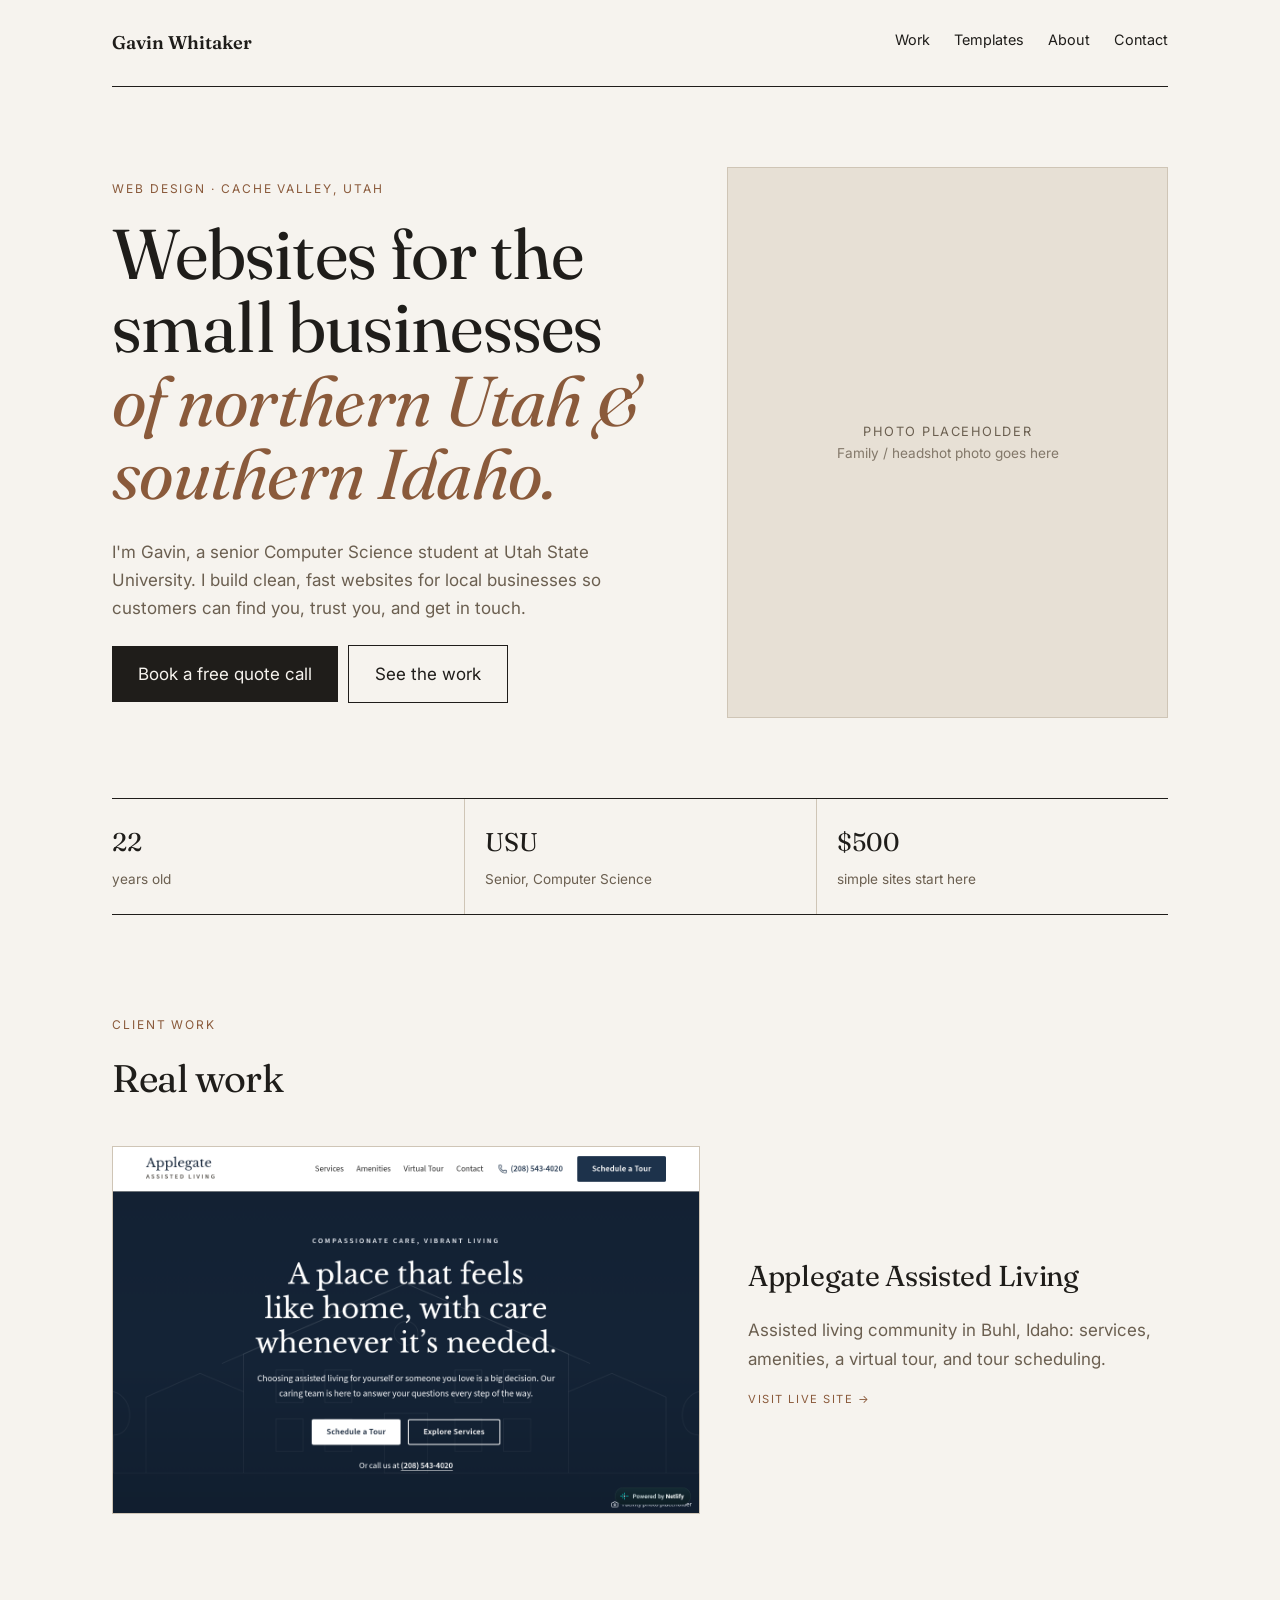
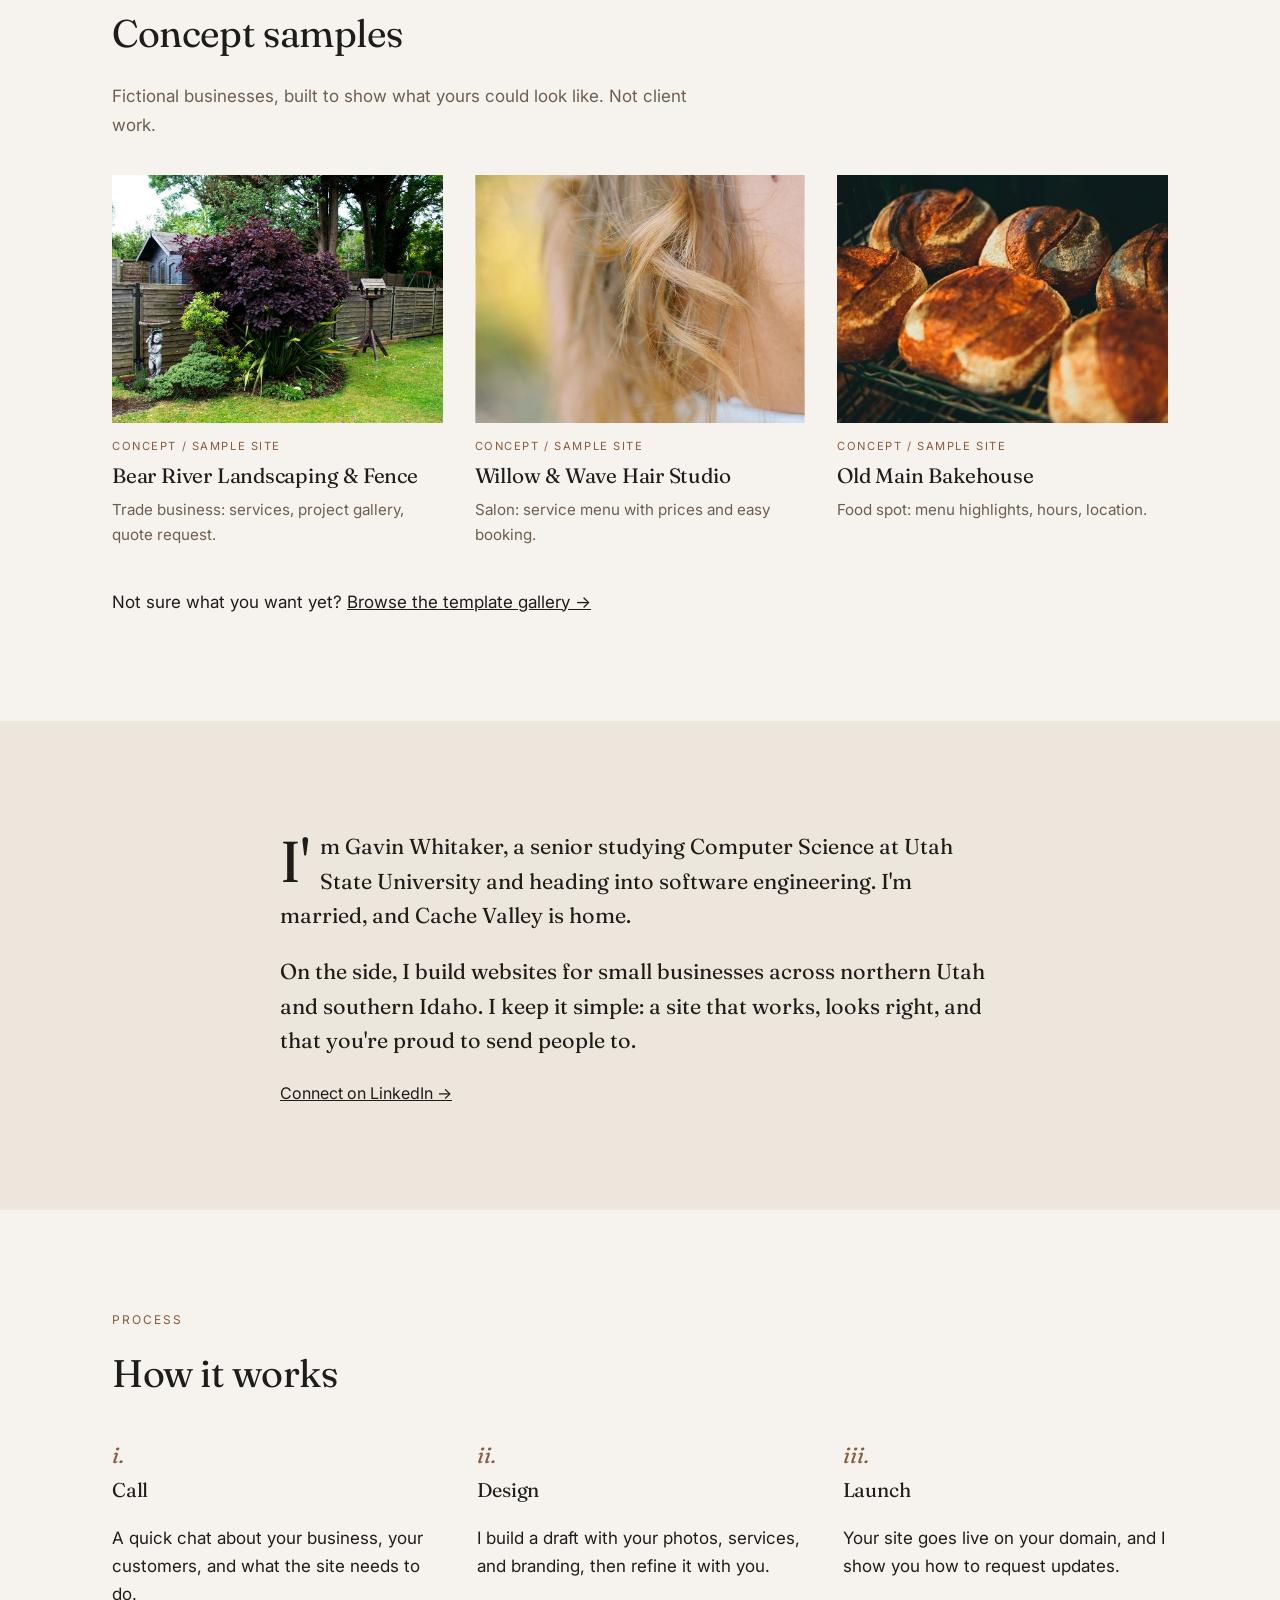
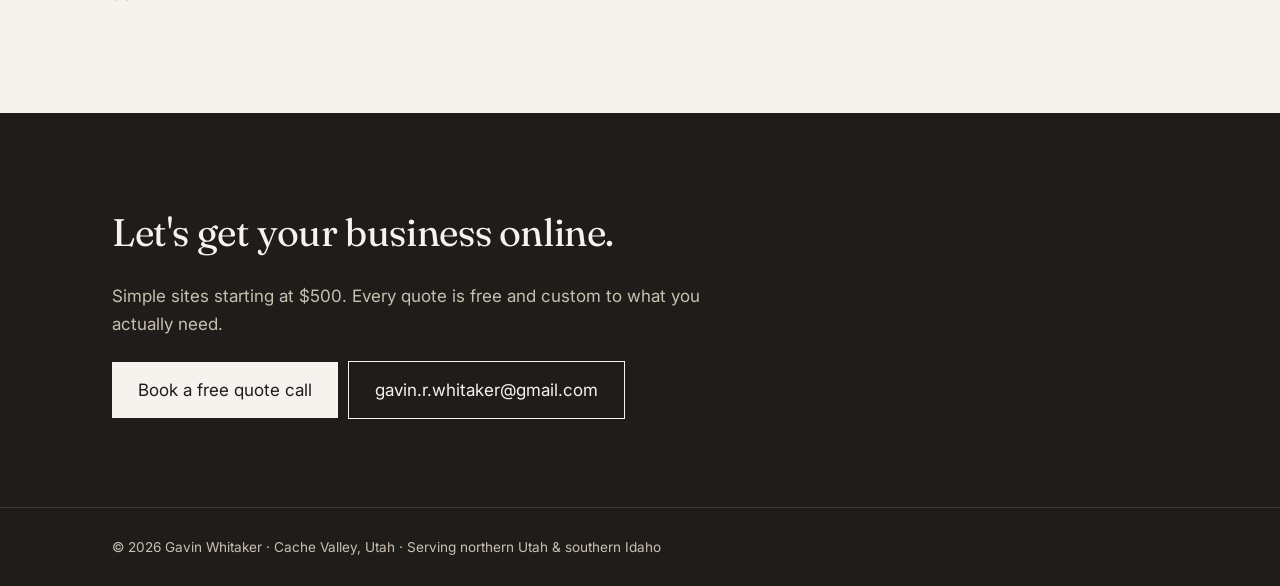
==== index.html @ 50ea2e1b "Homepage: remove family age details; fix facts styling" ====
<!doctype html><html lang="en"><head><meta charset="utf-8"><meta name="viewport" content="width=device-width,initial-scale=1"><title>Gavin Whitaker — Editorial</title>
<link rel="preconnect" href="https://fonts.googleapis.com"><link rel="preconnect" href="https://fonts.gstatic.com" crossorigin><link href="https://fonts.googleapis.com/css2?family=Fraunces:opsz,wght@9..144,400;9..144,600&family=Inter:wght@400;500;600&display=swap" rel="stylesheet">
<style>*{box-sizing:border-box}img{max-width:100%;display:block}a:focus-visible,.btn:focus-visible{outline:3px solid currentColor;outline-offset:3px}.photo{margin:0;display:grid;place-items:center;text-align:center;letter-spacing:.12em;font-size:.8rem}.photo small{letter-spacing:0;font-size:.85rem;opacity:.8}.skip{position:absolute;left:-999px}.skip:focus{left:8px;top:8px;background:#fff;color:#000;padding:8px;z-index:9}
body{margin:0;background:#f6f3ee;color:#1f1d1a;font:17px/1.65 Inter,sans-serif}.w{max-width:1120px;margin:auto;padding:0 32px}
h1,h2,h3{font-family:Fraunces,serif;font-weight:400;letter-spacing:-.01em;margin:0}a{color:inherit}
nav{display:flex;justify-content:space-between;padding:28px 0;border-bottom:1px solid #1f1d1a;font-size:.9rem}nav a{text-decoration:none;margin-left:24px}nav b{font-family:Fraunces;font-weight:600;font-size:1.15rem}
.hero{display:grid;grid-template-columns:1.25fr 1fr;gap:64px;padding:80px 0}.kicker{text-transform:uppercase;letter-spacing:.16em;font-size:.75rem;color:#8a5a3b}
h1{font-size:clamp(2.6rem,5.5vw,4.6rem);line-height:1.04;margin:18px 0 28px}h1 em{color:#8a5a3b}
.photo{background:#e7e0d5;border:1px solid #cfc5b6;aspect-ratio:4/5;color:#6b5f50}
.facts{display:grid;grid-template-columns:repeat(3,1fr);border-top:1px solid #1f1d1a;border-bottom:1px solid #1f1d1a}.facts div{padding:22px 20px;border-left:1px solid #cfc5b6}.facts div:first-child{border:0;padding-left:0}.facts b{display:block;font-family:Fraunces;font-size:1.6rem;font-weight:400}.facts span{font-size:.85rem;color:#6b5f50}.facts b span{font-size:inherit;color:inherit}
.btn{display:inline-block;padding:14px 26px;background:#1f1d1a;color:#f6f3ee;text-decoration:none;margin:6px 10px 0 0}.btn.l{background:none;color:#1f1d1a;border:1px solid #1f1d1a}
section{padding:88px 0}h2{font-size:2.4rem;margin-bottom:8px}.lede{color:#6b5f50;max-width:620px}
.client{display:grid;grid-template-columns:1.4fr 1fr;gap:48px;align-items:center;text-decoration:none;margin-top:36px}.client img{border:1px solid #cfc5b6}
.g{display:grid;grid-template-columns:repeat(3,1fr);gap:32px;margin-top:36px}.s{text-decoration:none}.s img{aspect-ratio:4/3;object-fit:cover}.tag{font-size:.7rem;letter-spacing:.14em;text-transform:uppercase;color:#8a5a3b;display:block;margin-top:14px}.s h3{font-size:1.3rem;margin:4px 0}.s p{margin:0;color:#6b5f50;font-size:.95rem}
.letter{max-width:720px;margin:auto;font-family:Fraunces;font-size:1.35rem;line-height:1.6}.letter p:first-child::first-letter{font-size:3.6rem;float:left;line-height:.9;padding:6px 10px 0 0}
.steps{display:grid;grid-template-columns:repeat(3,1fr);gap:40px;margin-top:32px}.steps i{font-family:Fraunces;font-style:italic;color:#8a5a3b;font-size:1.4rem}
.dark{background:#1f1d1a;color:#f6f3ee}.dark .btn{background:#f6f3ee;color:#1f1d1a}.dark .btn.l{background:none;color:#f6f3ee;border-color:#f6f3ee}.dark .lede{color:#c9bfb1}
footer{padding:28px 0;font-size:.85rem;color:#c9bfb1;background:#1f1d1a;border-top:1px solid #3a3631}
@media(max-width:820px){.hero,.client,.g,.steps{grid-template-columns:1fr}.facts{grid-template-columns:1fr 1fr}nav div{display:none}}</style></head><body><a class="skip" href="#main">Skip to content</a><header class="w"><nav><b>Gavin Whitaker</b><div><a href="#work">Work</a><a href="templates.html">Templates</a><a href="#about">About</a><a href="#contact">Contact</a></div></nav></header>
<main id="main"><div class="w"><div class="hero"><div><p class="kicker">Web design · Cache Valley, Utah</p><h1>Websites for the small businesses <em>of northern Utah &amp; southern Idaho.</em></h1>
<p class="lede">I'm Gavin, a senior Computer Science student at Utah State University. I build clean, fast websites for local businesses so customers can find you, trust you, and get in touch.</p>
<a class="btn" href="https://calendly.com/gavin-r-whitaker/30min">Book a free quote call</a><a class="btn l" href="#work">See the work</a></div><figure class="photo" role="img" aria-label="Photo placeholder: family or headshot photo coming soon"><span>PHOTO PLACEHOLDER<br><small>Family / headshot photo goes here</small></span></figure></div>
<div class="facts"><div><b><span data-age="gavin">22</span></b><span>years old</span></div><div><b>USU</b><span>Senior, Computer Science</span></div><div><b>$500</b><span>simple sites start here</span></div></div></div>
<section id="work"><div class="w"><p class="kicker">Client work</p><h2>Real work</h2><a class="client" href="https://applgate.netlify.app/" target="_blank" rel="noopener"><img src="img/applgate.png" alt="Applegate Assisted Living website"><div><h3 style="font-size:1.8rem">Applegate Assisted Living</h3><p class="lede">Assisted living community in Buhl, Idaho: services, amenities, a virtual tour, and tour scheduling.</p><span class="tag">Visit live site →</span></div></a>
<h2 style="margin-top:88px">Concept samples</h2><p class="lede">Fictional businesses, built to show what yours could look like. Not client work.</p><div class="g"><a class="s" href="samples/landscaping.html"><img src="img/samples/land-garden-600.jpg" alt="Bear River Landscaping &amp; Fence concept site preview" loading="lazy"><div><span class="tag">Concept / sample site</span><h3>Bear River Landscaping &amp; Fence</h3><p>Trade business: services, project gallery, quote request.</p></div></a><a class="s" href="samples/salon.html"><img src="img/samples/salon-curls-600.jpg" alt="Willow &amp; Wave Hair Studio concept site preview" loading="lazy"><div><span class="tag">Concept / sample site</span><h3>Willow &amp; Wave Hair Studio</h3><p>Salon: service menu with prices and easy booking.</p></div></a><a class="s" href="samples/bakery.html"><img src="img/samples/bake-rack-600.jpg" alt="Old Main Bakehouse concept site preview" loading="lazy"><div><span class="tag">Concept / sample site</span><h3>Old Main Bakehouse</h3><p>Food spot: menu highlights, hours, location.</p></div></a></div>
<p style="margin-top:40px">Not sure what you want yet? <a href="templates.html">Browse the template gallery →</a></p></div></section>
<section id="about" style="background:#ece6dc"><div class="w"><div class="letter"><p>I'm Gavin Whitaker, a senior studying Computer Science at Utah State University and heading into software engineering. I'm married, and Cache Valley is home.</p><p>On the side, I build websites for small businesses across northern Utah and southern Idaho. I keep it simple: a site that works, looks right, and that you're proud to send people to.</p><p style="font-size:1rem;font-family:Inter"><a href="https://www.linkedin.com/in/gavin-richard-whitaker/" target="_blank" rel="noopener">Connect on LinkedIn →</a></p></div></div></section>
<section><div class="w"><p class="kicker">Process</p><h2>How it works</h2><div class="steps"><div><i>i.</i><h3>Call</h3><p>A quick chat about your business, your customers, and what the site needs to do.</p></div><div><i>ii.</i><h3>Design</h3><p>I build a draft with your photos, services, and branding, then refine it with you.</p></div><div><i>iii.</i><h3>Launch</h3><p>Your site goes live on your domain, and I show you how to request updates.</p></div></div></div></section>
<section id="contact" class="dark"><div class="w"><h2>Let's get your business online.</h2><p class="lede">Simple sites starting at $500. Every quote is free and custom to what you actually need.</p><a class="btn" href="https://calendly.com/gavin-r-whitaker/30min" target="_blank" rel="noopener">Book a free quote call</a><a class="btn l" href="mailto:gavin.r.whitaker@gmail.com?subject=Free%20website%20quote">gavin.r.whitaker@gmail.com</a></div></section></main>
<footer><div class="w">© <span data-year>2026</span> Gavin Whitaker · Cache Valley, Utah · Serving northern Utah &amp; southern Idaho</div></footer><script>
// ===== Dates of birth (edit here) =====
const GAVIN_DOB = new Date(2004, 5, 3);   // June 3, 2004
function years(d,n=new Date()){let y=n.getFullYear()-d.getFullYear();if(n.getMonth()<d.getMonth()||(n.getMonth()===d.getMonth()&&n.getDate()<d.getDate()))y--;return y;}
const ga=years(GAVIN_DOB);
document.querySelectorAll('[data-age="gavin"]').forEach(e=>e.textContent=ga);
document.querySelectorAll('[data-year]').forEach(e=>e.textContent=new Date().getFullYear());
</script></body></html>
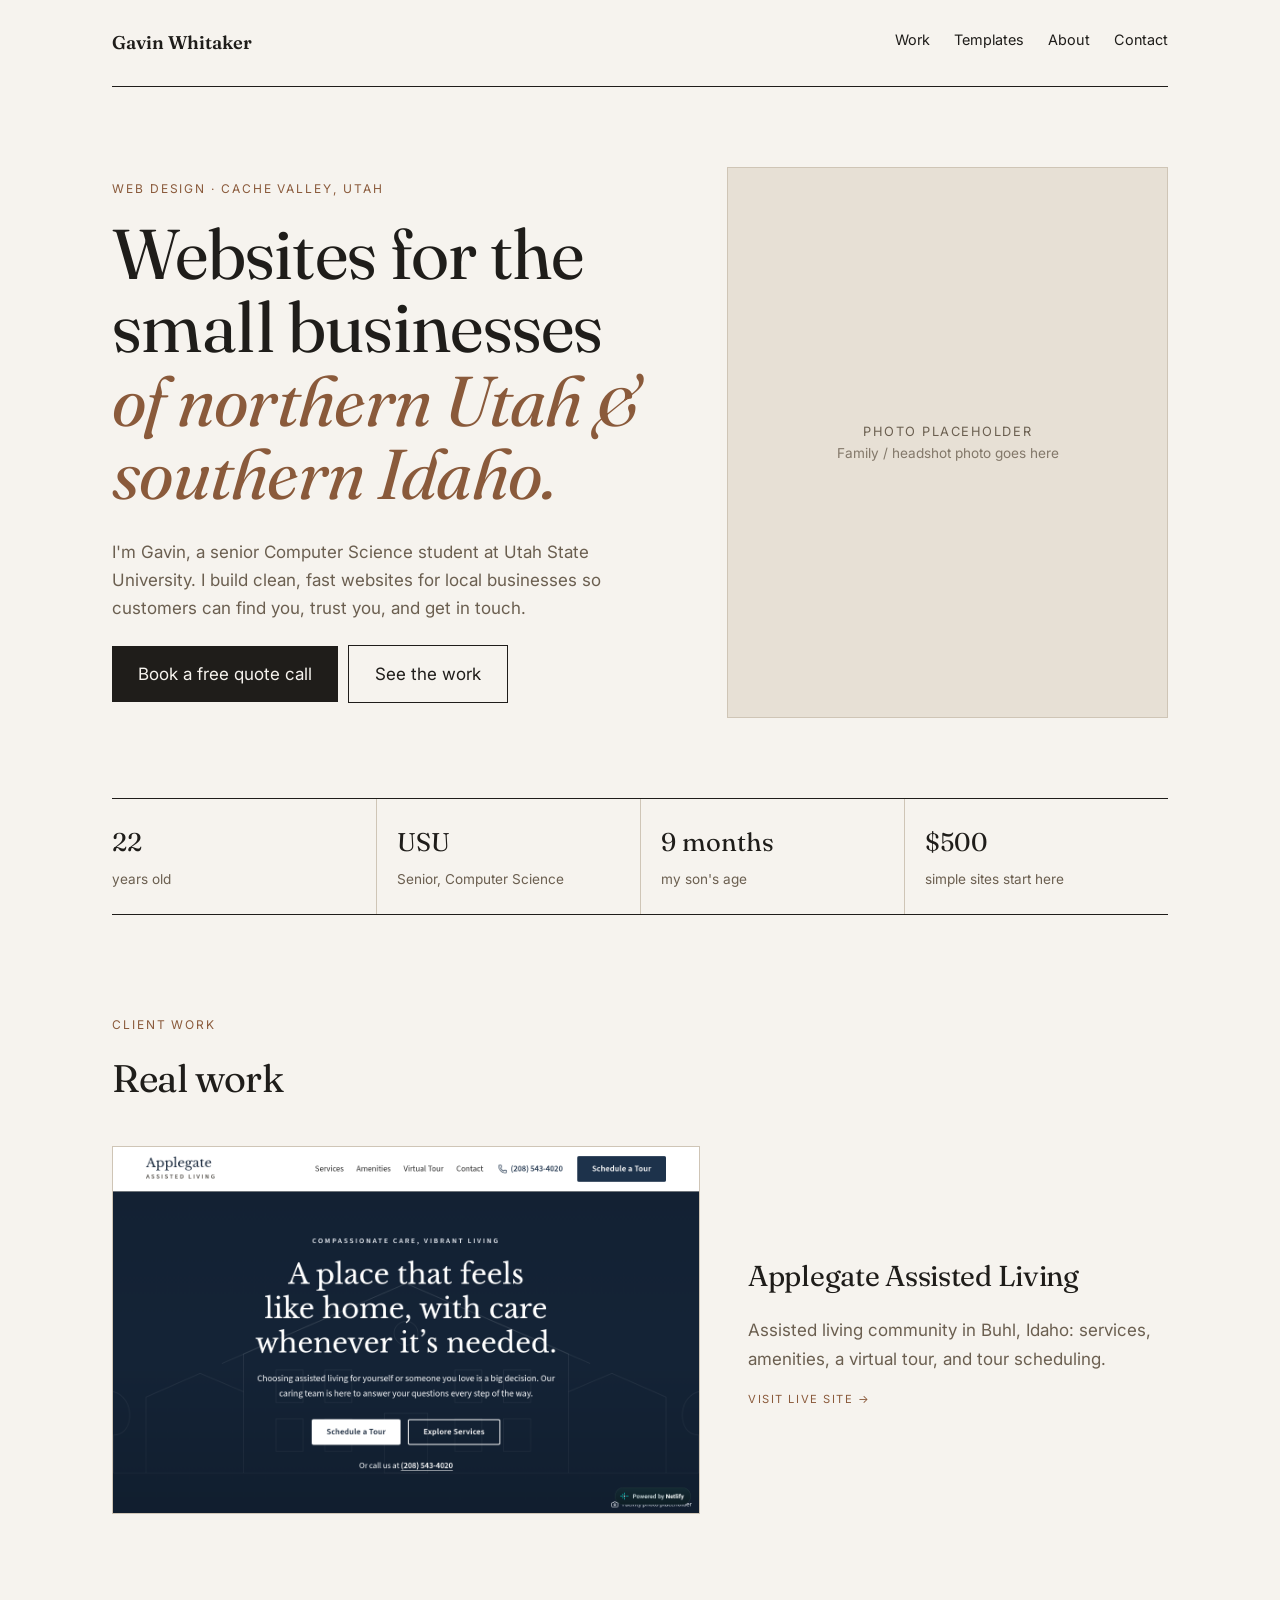
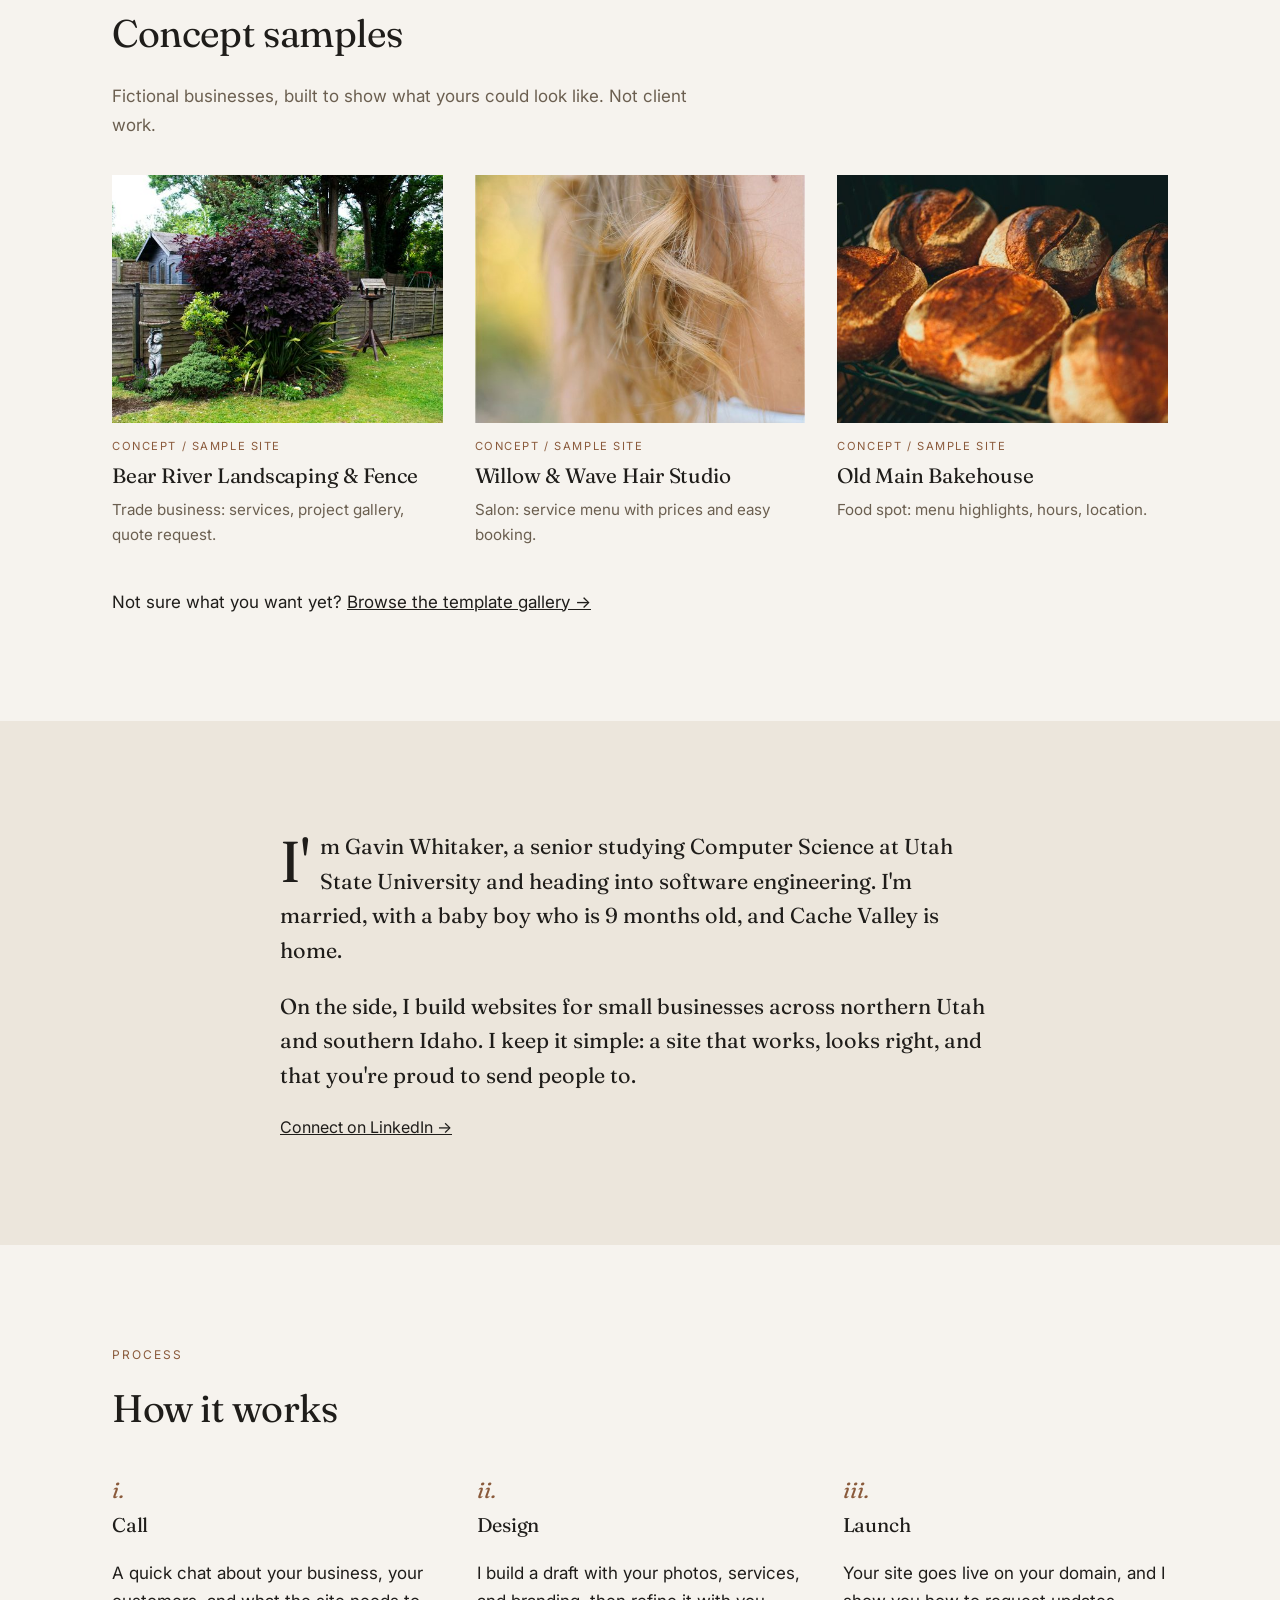
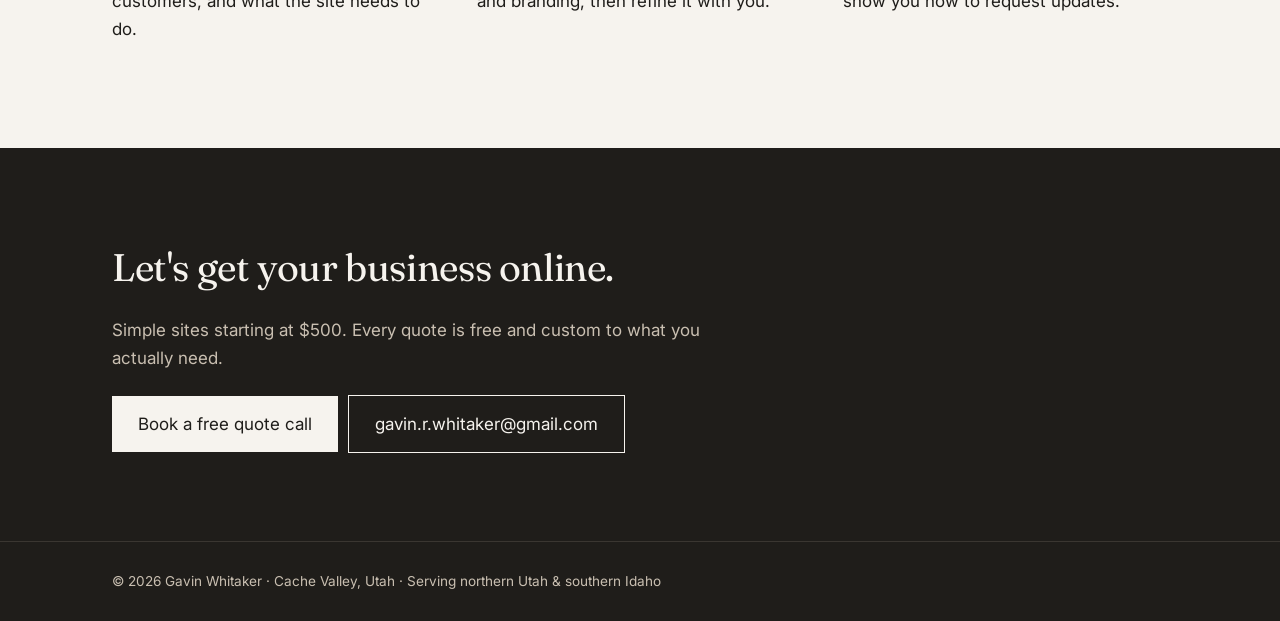
==== commit 439f6903: "Restore son's age; editorial style for templates.html; drop old style.css" ====
--- a/index.html
+++ b/index.html
@@ -7,7 +7,7 @@
 .hero{display:grid;grid-template-columns:1.25fr 1fr;gap:64px;padding:80px 0}.kicker{text-transform:uppercase;letter-spacing:.16em;font-size:.75rem;color:#8a5a3b}
 h1{font-size:clamp(2.6rem,5.5vw,4.6rem);line-height:1.04;margin:18px 0 28px}h1 em{color:#8a5a3b}
 .photo{background:#e7e0d5;border:1px solid #cfc5b6;aspect-ratio:4/5;color:#6b5f50}
-.facts{display:grid;grid-template-columns:repeat(3,1fr);border-top:1px solid #1f1d1a;border-bottom:1px solid #1f1d1a}.facts div{padding:22px 20px;border-left:1px solid #cfc5b6}.facts div:first-child{border:0;padding-left:0}.facts b{display:block;font-family:Fraunces;font-size:1.6rem;font-weight:400}.facts span{font-size:.85rem;color:#6b5f50}.facts b span{font-size:inherit;color:inherit}
+.facts{display:grid;grid-template-columns:repeat(4,1fr);border-top:1px solid #1f1d1a;border-bottom:1px solid #1f1d1a}.facts div{padding:22px 20px;border-left:1px solid #cfc5b6}.facts div:first-child{border:0;padding-left:0}.facts b{display:block;font-family:Fraunces;font-size:1.6rem;font-weight:400}.facts span{font-size:.85rem;color:#6b5f50}.facts b span{font-size:inherit;color:inherit}
 .btn{display:inline-block;padding:14px 26px;background:#1f1d1a;color:#f6f3ee;text-decoration:none;margin:6px 10px 0 0}.btn.l{background:none;color:#1f1d1a;border:1px solid #1f1d1a}
 section{padding:88px 0}h2{font-size:2.4rem;margin-bottom:8px}.lede{color:#6b5f50;max-width:620px}
 .client{display:grid;grid-template-columns:1.4fr 1fr;gap:48px;align-items:center;text-decoration:none;margin-top:36px}.client img{border:1px solid #cfc5b6}
@@ -20,18 +20,21 @@
 <main id="main"><div class="w"><div class="hero"><div><p class="kicker">Web design · Cache Valley, Utah</p><h1>Websites for the small businesses <em>of northern Utah &amp; southern Idaho.</em></h1>
 <p class="lede">I'm Gavin, a senior Computer Science student at Utah State University. I build clean, fast websites for local businesses so customers can find you, trust you, and get in touch.</p>
 <a class="btn" href="https://calendly.com/gavin-r-whitaker/30min">Book a free quote call</a><a class="btn l" href="#work">See the work</a></div><figure class="photo" role="img" aria-label="Photo placeholder: family or headshot photo coming soon"><span>PHOTO PLACEHOLDER<br><small>Family / headshot photo goes here</small></span></figure></div>
-<div class="facts"><div><b><span data-age="gavin">22</span></b><span>years old</span></div><div><b>USU</b><span>Senior, Computer Science</span></div><div><b>$500</b><span>simple sites start here</span></div></div></div>
+<div class="facts"><div><b><span data-age="gavin">22</span></b><span>years old</span></div><div><b>USU</b><span>Senior, Computer Science</span></div><div><b><span data-age="son">7 months</span></b><span>my son's age</span></div><div><b>$500</b><span>simple sites start here</span></div></div></div>
 <section id="work"><div class="w"><p class="kicker">Client work</p><h2>Real work</h2><a class="client" href="https://applgate.netlify.app/" target="_blank" rel="noopener"><img src="img/applgate.png" alt="Applegate Assisted Living website"><div><h3 style="font-size:1.8rem">Applegate Assisted Living</h3><p class="lede">Assisted living community in Buhl, Idaho: services, amenities, a virtual tour, and tour scheduling.</p><span class="tag">Visit live site →</span></div></a>
 <h2 style="margin-top:88px">Concept samples</h2><p class="lede">Fictional businesses, built to show what yours could look like. Not client work.</p><div class="g"><a class="s" href="samples/landscaping.html"><img src="img/samples/land-garden-600.jpg" alt="Bear River Landscaping &amp; Fence concept site preview" loading="lazy"><div><span class="tag">Concept / sample site</span><h3>Bear River Landscaping &amp; Fence</h3><p>Trade business: services, project gallery, quote request.</p></div></a><a class="s" href="samples/salon.html"><img src="img/samples/salon-curls-600.jpg" alt="Willow &amp; Wave Hair Studio concept site preview" loading="lazy"><div><span class="tag">Concept / sample site</span><h3>Willow &amp; Wave Hair Studio</h3><p>Salon: service menu with prices and easy booking.</p></div></a><a class="s" href="samples/bakery.html"><img src="img/samples/bake-rack-600.jpg" alt="Old Main Bakehouse concept site preview" loading="lazy"><div><span class="tag">Concept / sample site</span><h3>Old Main Bakehouse</h3><p>Food spot: menu highlights, hours, location.</p></div></a></div>
 <p style="margin-top:40px">Not sure what you want yet? <a href="templates.html">Browse the template gallery →</a></p></div></section>
-<section id="about" style="background:#ece6dc"><div class="w"><div class="letter"><p>I'm Gavin Whitaker, a senior studying Computer Science at Utah State University and heading into software engineering. I'm married, and Cache Valley is home.</p><p>On the side, I build websites for small businesses across northern Utah and southern Idaho. I keep it simple: a site that works, looks right, and that you're proud to send people to.</p><p style="font-size:1rem;font-family:Inter"><a href="https://www.linkedin.com/in/gavin-richard-whitaker/" target="_blank" rel="noopener">Connect on LinkedIn →</a></p></div></div></section>
+<section id="about" style="background:#ece6dc"><div class="w"><div class="letter"><p>I'm Gavin Whitaker, a senior studying Computer Science at Utah State University and heading into software engineering. I'm married, with a baby boy who is <span data-age="son">7 months</span> old, and Cache Valley is home.</p><p>On the side, I build websites for small businesses across northern Utah and southern Idaho. I keep it simple: a site that works, looks right, and that you're proud to send people to.</p><p style="font-size:1rem;font-family:Inter"><a href="https://www.linkedin.com/in/gavin-richard-whitaker/" target="_blank" rel="noopener">Connect on LinkedIn →</a></p></div></div></section>
 <section><div class="w"><p class="kicker">Process</p><h2>How it works</h2><div class="steps"><div><i>i.</i><h3>Call</h3><p>A quick chat about your business, your customers, and what the site needs to do.</p></div><div><i>ii.</i><h3>Design</h3><p>I build a draft with your photos, services, and branding, then refine it with you.</p></div><div><i>iii.</i><h3>Launch</h3><p>Your site goes live on your domain, and I show you how to request updates.</p></div></div></div></section>
 <section id="contact" class="dark"><div class="w"><h2>Let's get your business online.</h2><p class="lede">Simple sites starting at $500. Every quote is free and custom to what you actually need.</p><a class="btn" href="https://calendly.com/gavin-r-whitaker/30min" target="_blank" rel="noopener">Book a free quote call</a><a class="btn l" href="mailto:gavin.r.whitaker@gmail.com?subject=Free%20website%20quote">gavin.r.whitaker@gmail.com</a></div></section></main>
 <footer><div class="w">© <span data-year>2026</span> Gavin Whitaker · Cache Valley, Utah · Serving northern Utah &amp; southern Idaho</div></footer><script>
 // ===== Dates of birth (edit here) =====
 const GAVIN_DOB = new Date(2004, 5, 3);   // June 3, 2004
 function years(d,n=new Date()){let y=n.getFullYear()-d.getFullYear();if(n.getMonth()<d.getMonth()||(n.getMonth()===d.getMonth()&&n.getDate()<d.getDate()))y--;return y;}
-const ga=years(GAVIN_DOB);
+const SON_DOB = new Date(2026, 1, 25);    // Feb 25, 2026 (confirmed by Gavin)
+function months(d,n=new Date()){let m=(n.getFullYear()-d.getFullYear())*12+n.getMonth()-d.getMonth();if(n.getDate()<d.getDate())m--;return Math.max(m,0);}
+const ga=years(GAVIN_DOB),sm=months(SON_DOB);
 document.querySelectorAll('[data-age="gavin"]').forEach(e=>e.textContent=ga);
+document.querySelectorAll('[data-age="son"]').forEach(e=>e.textContent=sm+(sm===1?' month':' months'));
 document.querySelectorAll('[data-year]').forEach(e=>e.textContent=new Date().getFullYear());
 </script></body></html>
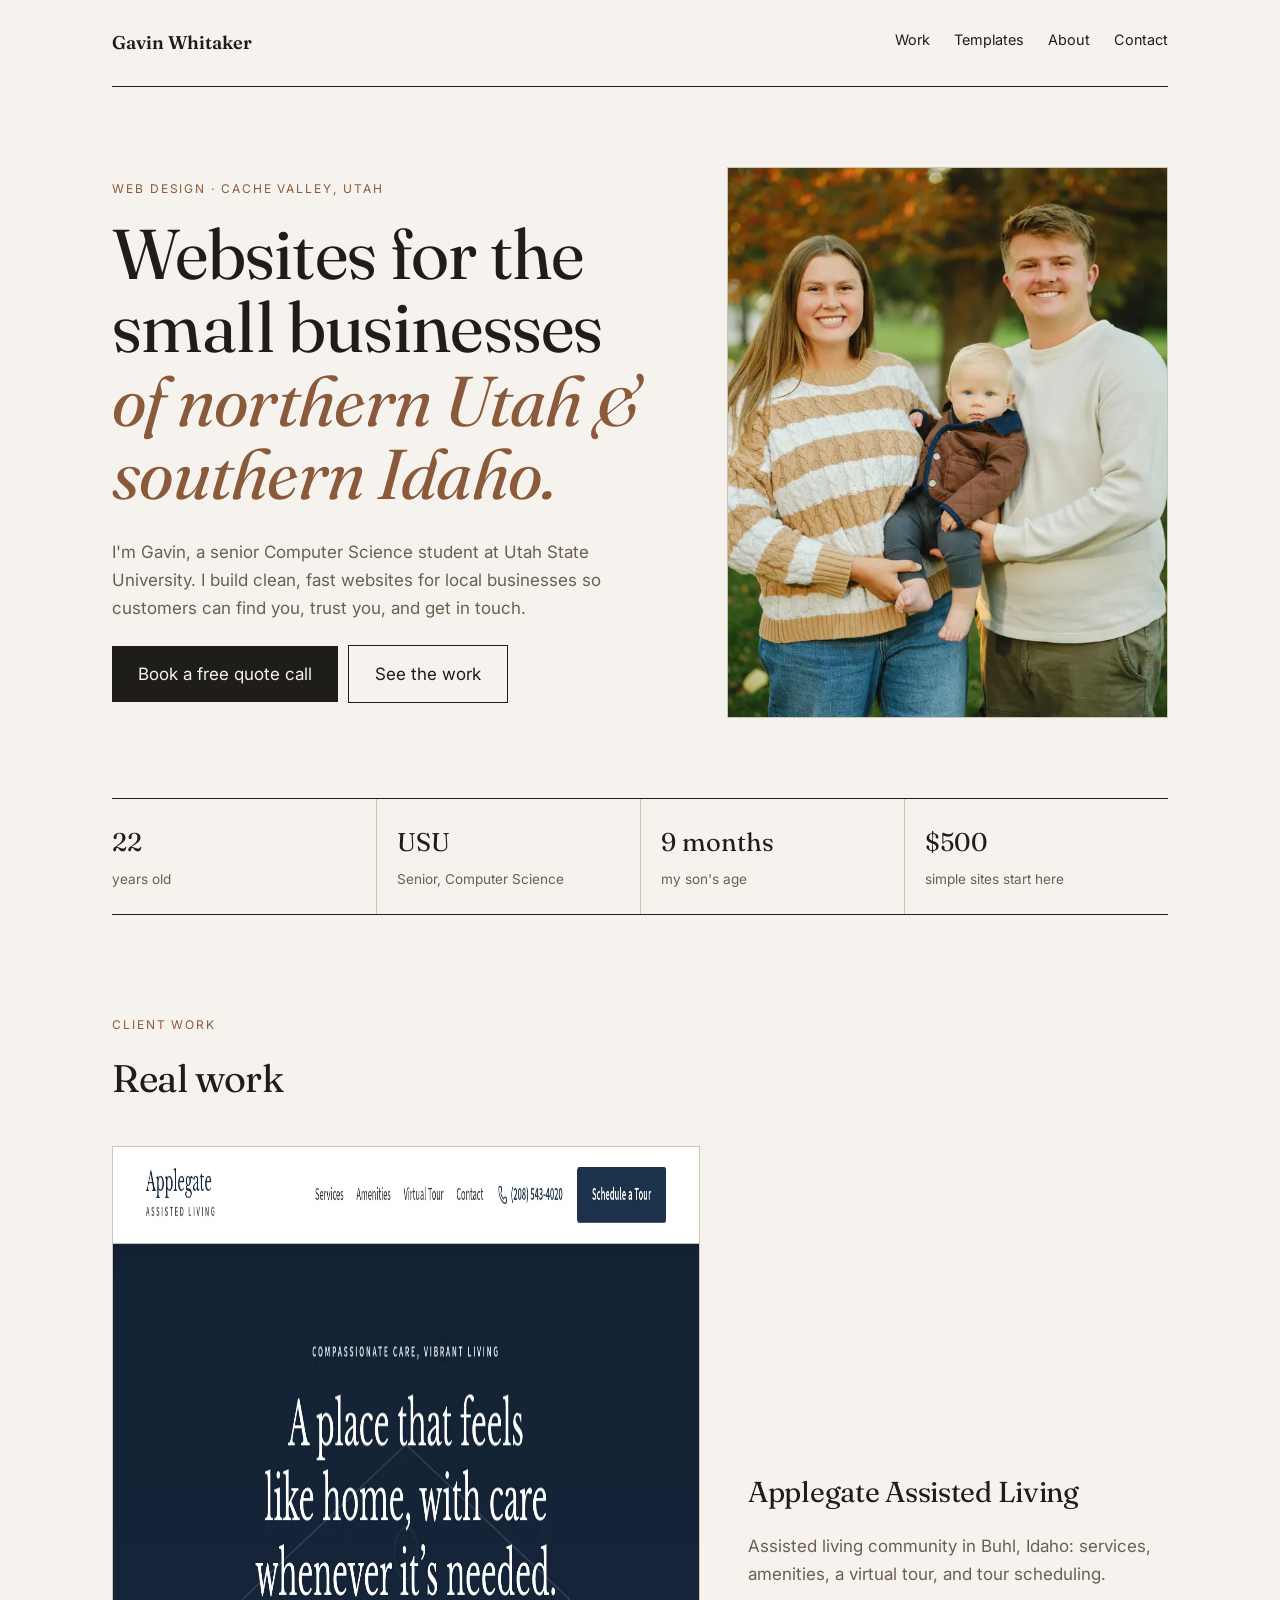
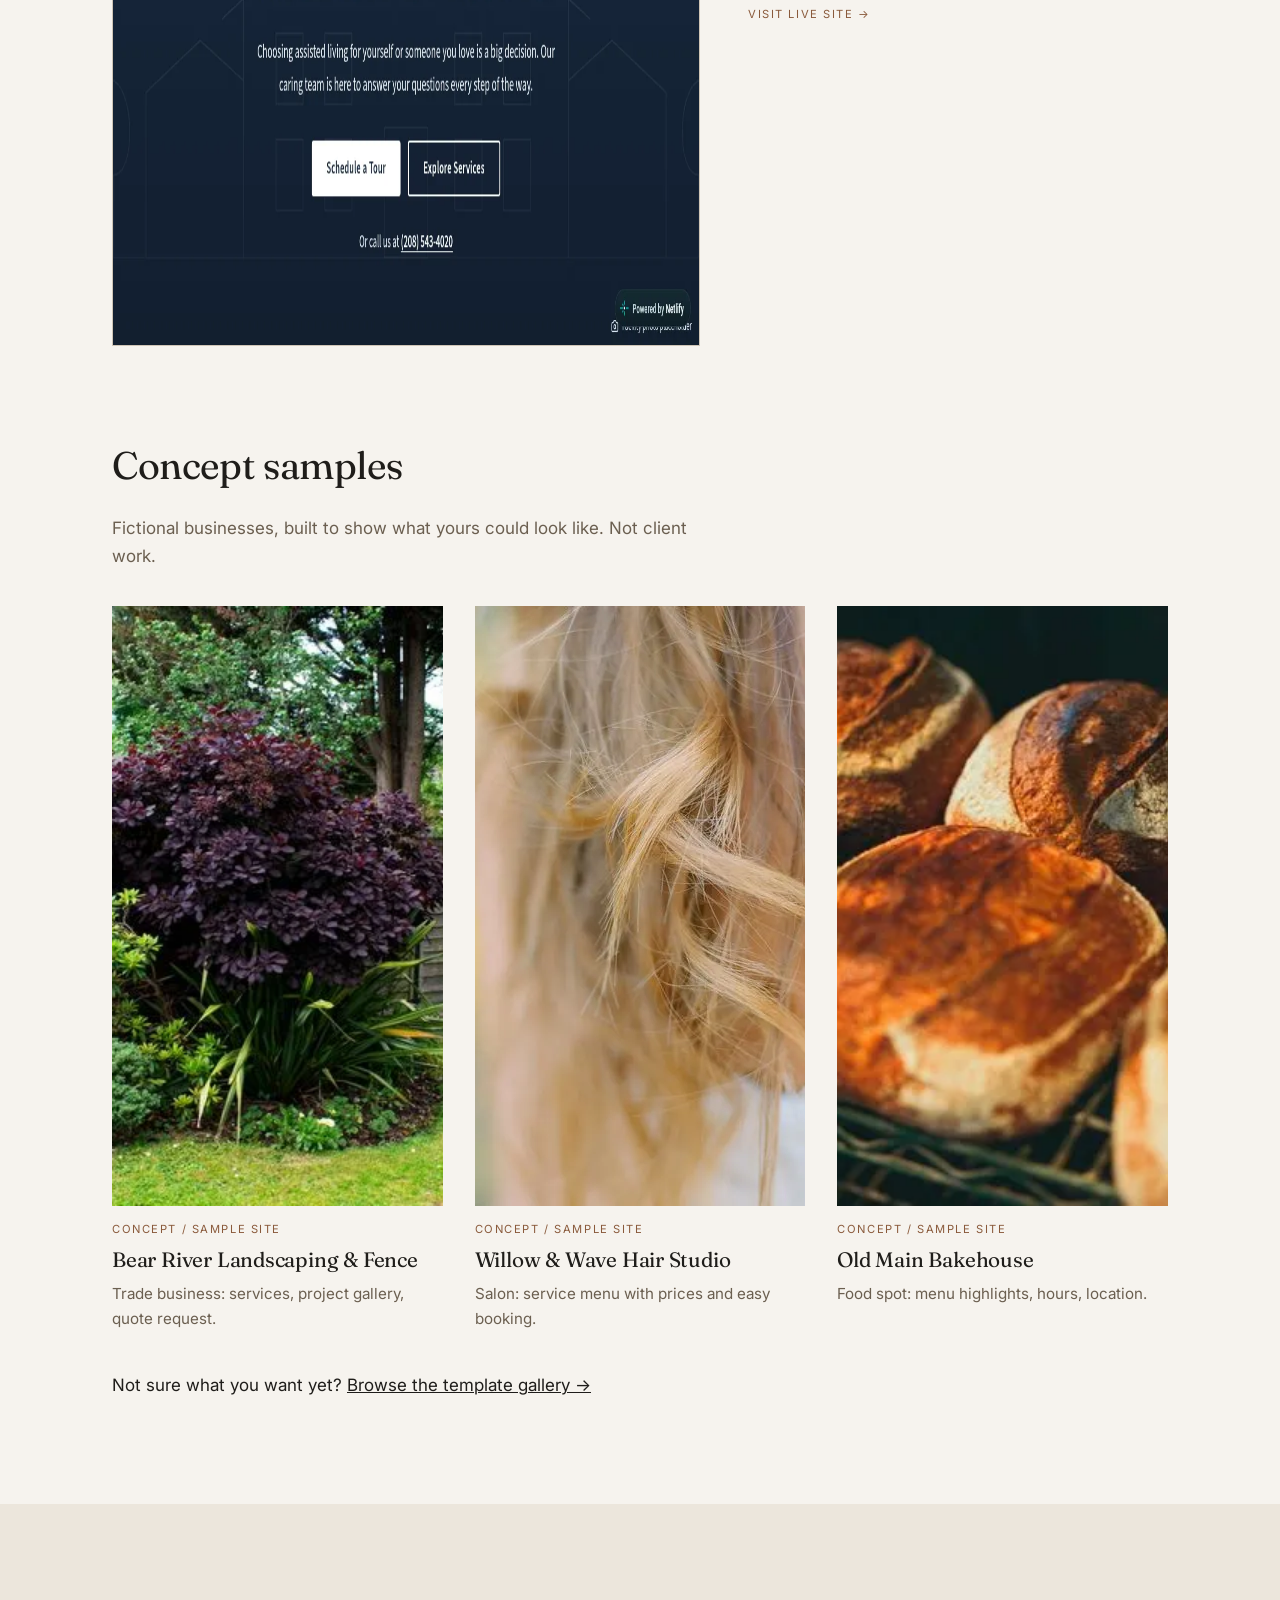
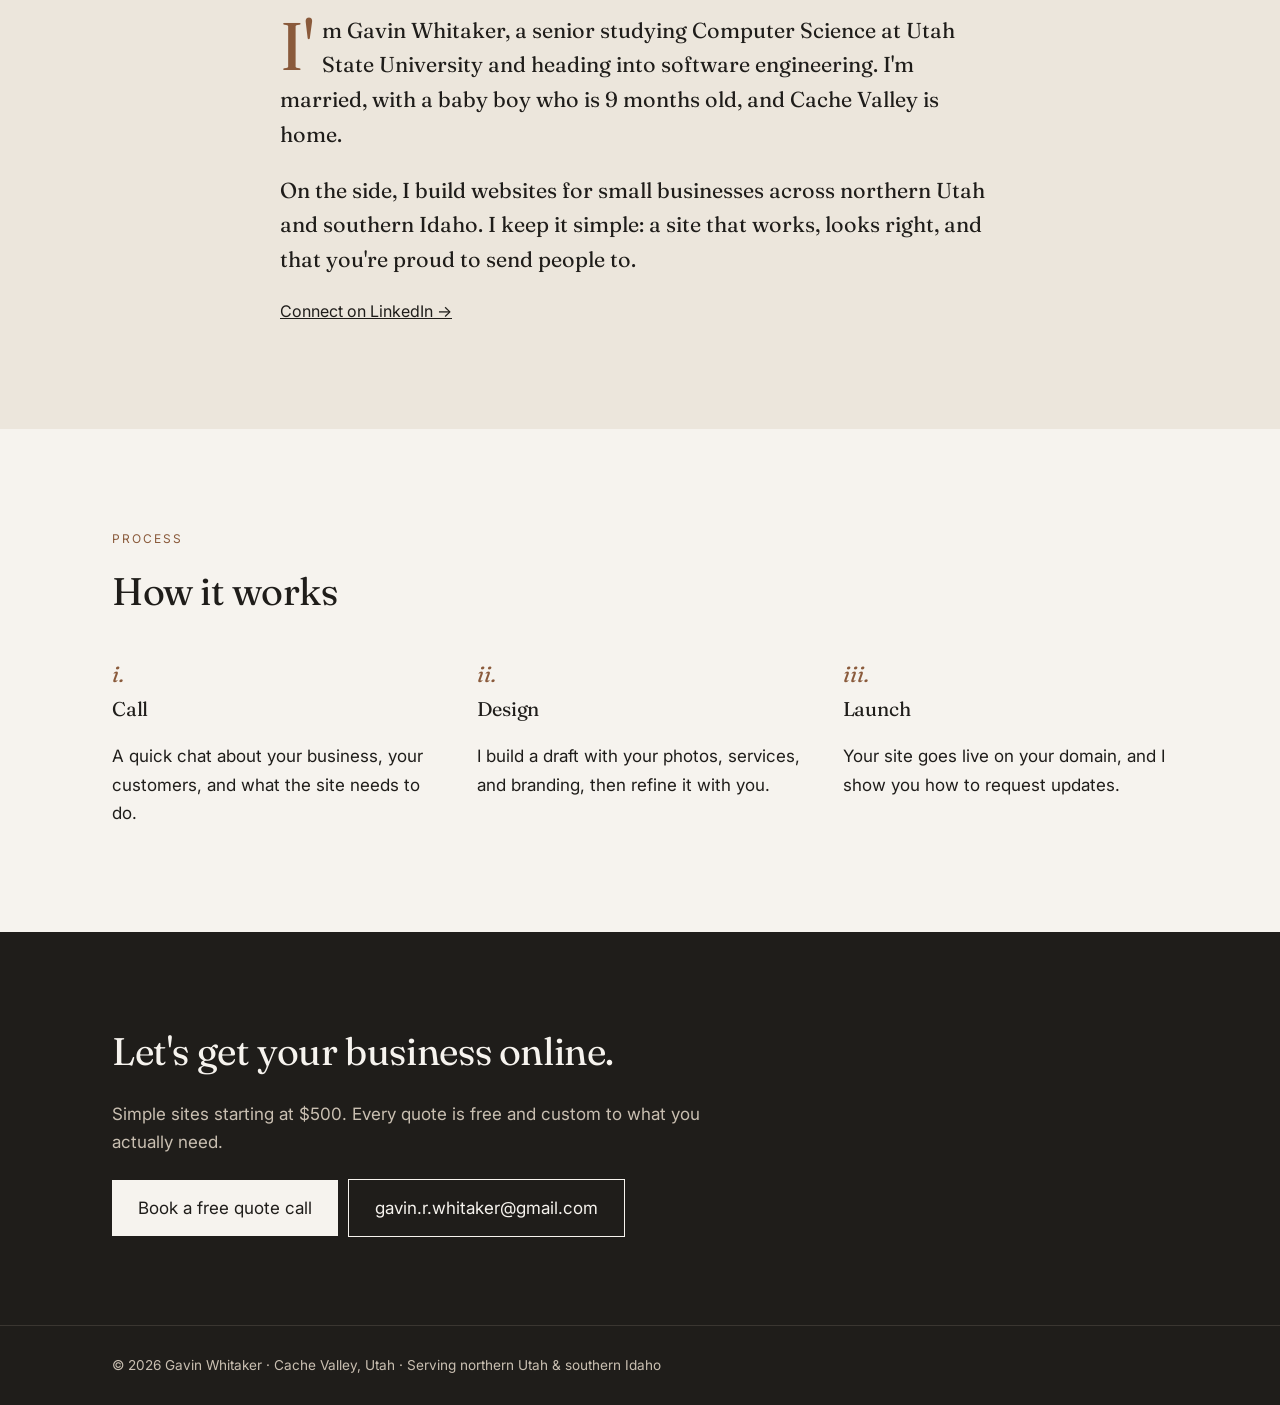
==== commit 7b823bfd: "Family hero photo, QA fixes: editorial chrome, WebP, bakery overflow, meta/OG, EXIF stripped" ====
--- a/index.html
+++ b/index.html
@@ -1,30 +1,30 @@
-<!doctype html><html lang="en"><head><meta charset="utf-8"><meta name="viewport" content="width=device-width,initial-scale=1"><title>Gavin Whitaker — Editorial</title>
-<link rel="preconnect" href="https://fonts.googleapis.com"><link rel="preconnect" href="https://fonts.gstatic.com" crossorigin><link href="https://fonts.googleapis.com/css2?family=Fraunces:opsz,wght@9..144,400;9..144,600&family=Inter:wght@400;500;600&display=swap" rel="stylesheet">
+<!doctype html><html lang="en"><head><meta charset="utf-8"><meta name="viewport" content="width=device-width,initial-scale=1"><title>Gavin Whitaker — Web Design, Cache Valley UT</title><meta name="description" content="Clean, fast websites for small businesses in northern Utah and southern Idaho. Simple sites from $500, free quotes. By Gavin Whitaker, Cache Valley, Utah."><meta property="og:title" content="Gavin Whitaker — Web Design, Cache Valley UT"><meta property="og:description" content="Websites for the small businesses of northern Utah &amp; southern Idaho."><meta property="og:type" content="website"><meta property="og:url" content="https://gavin-whitaker.github.io/"><meta property="og:image" content="https://gavin-whitaker.github.io/img/og.jpg"><meta property="og:image:width" content="1200"><meta property="og:image:height" content="630"><meta name="twitter:card" content="summary_large_image">
+<link rel="preconnect" href="https://fonts.googleapis.com"><link rel="preconnect" href="https://fonts.gstatic.com" crossorigin><link href="https://fonts.googleapis.com/css2?family=Fraunces:opsz,wght@9..144,400;9..144,600&family=Inter:wght@400;600&display=swap" rel="stylesheet">
 <style>*{box-sizing:border-box}img{max-width:100%;display:block}a:focus-visible,.btn:focus-visible{outline:3px solid currentColor;outline-offset:3px}.photo{margin:0;display:grid;place-items:center;text-align:center;letter-spacing:.12em;font-size:.8rem}.photo small{letter-spacing:0;font-size:.85rem;opacity:.8}.skip{position:absolute;left:-999px}.skip:focus{left:8px;top:8px;background:#fff;color:#000;padding:8px;z-index:9}
 body{margin:0;background:#f6f3ee;color:#1f1d1a;font:17px/1.65 Inter,sans-serif}.w{max-width:1120px;margin:auto;padding:0 32px}
 h1,h2,h3{font-family:Fraunces,serif;font-weight:400;letter-spacing:-.01em;margin:0}a{color:inherit}
 nav{display:flex;justify-content:space-between;padding:28px 0;border-bottom:1px solid #1f1d1a;font-size:.9rem}nav a{text-decoration:none;margin-left:24px}nav b{font-family:Fraunces;font-weight:600;font-size:1.15rem}
 .hero{display:grid;grid-template-columns:1.25fr 1fr;gap:64px;padding:80px 0}.kicker{text-transform:uppercase;letter-spacing:.16em;font-size:.75rem;color:#8a5a3b}
 h1{font-size:clamp(2.6rem,5.5vw,4.6rem);line-height:1.04;margin:18px 0 28px}h1 em{color:#8a5a3b}
-.photo{background:#e7e0d5;border:1px solid #cfc5b6;aspect-ratio:4/5;color:#6b5f50}
+.photo{background:#e7e0d5;border:1px solid #cfc5b6;aspect-ratio:4/5;color:#6b5f50;overflow:hidden}
 .facts{display:grid;grid-template-columns:repeat(4,1fr);border-top:1px solid #1f1d1a;border-bottom:1px solid #1f1d1a}.facts div{padding:22px 20px;border-left:1px solid #cfc5b6}.facts div:first-child{border:0;padding-left:0}.facts b{display:block;font-family:Fraunces;font-size:1.6rem;font-weight:400}.facts span{font-size:.85rem;color:#6b5f50}.facts b span{font-size:inherit;color:inherit}
 .btn{display:inline-block;padding:14px 26px;background:#1f1d1a;color:#f6f3ee;text-decoration:none;margin:6px 10px 0 0}.btn.l{background:none;color:#1f1d1a;border:1px solid #1f1d1a}
 section{padding:88px 0}h2{font-size:2.4rem;margin-bottom:8px}.lede{color:#6b5f50;max-width:620px}
 .client{display:grid;grid-template-columns:1.4fr 1fr;gap:48px;align-items:center;text-decoration:none;margin-top:36px}.client img{border:1px solid #cfc5b6}
 .g{display:grid;grid-template-columns:repeat(3,1fr);gap:32px;margin-top:36px}.s{text-decoration:none}.s img{aspect-ratio:4/3;object-fit:cover}.tag{font-size:.7rem;letter-spacing:.14em;text-transform:uppercase;color:#8a5a3b;display:block;margin-top:14px}.s h3{font-size:1.3rem;margin:4px 0}.s p{margin:0;color:#6b5f50;font-size:.95rem}
-.letter{max-width:720px;margin:auto;font-family:Fraunces;font-size:1.35rem;line-height:1.6}.letter p:first-child::first-letter{font-size:3.6rem;float:left;line-height:.9;padding:6px 10px 0 0}
+.letter{max-width:720px;margin:auto;font-family:Fraunces;font-size:1.35rem;line-height:1.6}.letter p:first-child::first-letter{float:left;font-size:4.2rem;line-height:.82;margin:.06em .12em 0 0;color:#8a5a3b}
 .steps{display:grid;grid-template-columns:repeat(3,1fr);gap:40px;margin-top:32px}.steps i{font-family:Fraunces;font-style:italic;color:#8a5a3b;font-size:1.4rem}
 .dark{background:#1f1d1a;color:#f6f3ee}.dark .btn{background:#f6f3ee;color:#1f1d1a}.dark .btn.l{background:none;color:#f6f3ee;border-color:#f6f3ee}.dark .lede{color:#c9bfb1}
 footer{padding:28px 0;font-size:.85rem;color:#c9bfb1;background:#1f1d1a;border-top:1px solid #3a3631}
-@media(max-width:820px){.hero,.client,.g,.steps{grid-template-columns:1fr}.facts{grid-template-columns:1fr 1fr}nav div{display:none}}</style></head><body><a class="skip" href="#main">Skip to content</a><header class="w"><nav><b>Gavin Whitaker</b><div><a href="#work">Work</a><a href="templates.html">Templates</a><a href="#about">About</a><a href="#contact">Contact</a></div></nav></header>
+@media(max-width:820px){.hero,.client,.g,.steps{grid-template-columns:1fr}.facts{grid-template-columns:1fr 1fr}nav div{display:none}}.hero-img{width:100%;height:100%;object-fit:cover;object-position:50% 30%}.client-name{font-size:1.8rem}.mt-xl{margin-top:88px}.mt-l{margin-top:40px}.about{background:#ece6dc}.letter-link{font-size:1rem;font-family:Inter,sans-serif}nav b a{text-decoration:none;margin:0}.photo{overflow:hidden}.photo picture{display:block;width:100%;height:100%}</style></head><body><a class="skip" href="#main">Skip to content</a><header class="w"><nav><b><a href="index.html">Gavin Whitaker</a></b><div><a href="#work">Work</a><a href="templates.html">Templates</a><a href="#about">About</a><a href="#contact">Contact</a></div></nav></header>
 <main id="main"><div class="w"><div class="hero"><div><p class="kicker">Web design · Cache Valley, Utah</p><h1>Websites for the small businesses <em>of northern Utah &amp; southern Idaho.</em></h1>
 <p class="lede">I'm Gavin, a senior Computer Science student at Utah State University. I build clean, fast websites for local businesses so customers can find you, trust you, and get in touch.</p>
-<a class="btn" href="https://calendly.com/gavin-r-whitaker/30min">Book a free quote call</a><a class="btn l" href="#work">See the work</a></div><figure class="photo" role="img" aria-label="Photo placeholder: family or headshot photo coming soon"><span>PHOTO PLACEHOLDER<br><small>Family / headshot photo goes here</small></span></figure></div>
+<a class="btn" href="https://calendly.com/gavin-r-whitaker/30min">Book a free quote call</a><a class="btn l" href="#work">See the work</a></div><figure class="photo"><picture><source type="image/webp" srcset="img/family-640.webp 640w, img/family-1200.webp 1200w" sizes="(max-width:820px) 100vw, 480px"><img class="hero-img" src="img/family-1200.jpg" srcset="img/family-640.jpg 640w, img/family-1200.jpg 1200w" sizes="(max-width:820px) 100vw, 480px" width="1200" height="1500" alt="Gavin Whitaker with his family" fetchpriority="high"></picture></figure></div>
 <div class="facts"><div><b><span data-age="gavin">22</span></b><span>years old</span></div><div><b>USU</b><span>Senior, Computer Science</span></div><div><b><span data-age="son">7 months</span></b><span>my son's age</span></div><div><b>$500</b><span>simple sites start here</span></div></div></div>
-<section id="work"><div class="w"><p class="kicker">Client work</p><h2>Real work</h2><a class="client" href="https://applgate.netlify.app/" target="_blank" rel="noopener"><img src="img/applgate.png" alt="Applegate Assisted Living website"><div><h3 style="font-size:1.8rem">Applegate Assisted Living</h3><p class="lede">Assisted living community in Buhl, Idaho: services, amenities, a virtual tour, and tour scheduling.</p><span class="tag">Visit live site →</span></div></a>
-<h2 style="margin-top:88px">Concept samples</h2><p class="lede">Fictional businesses, built to show what yours could look like. Not client work.</p><div class="g"><a class="s" href="samples/landscaping.html"><img src="img/samples/land-garden-600.jpg" alt="Bear River Landscaping &amp; Fence concept site preview" loading="lazy"><div><span class="tag">Concept / sample site</span><h3>Bear River Landscaping &amp; Fence</h3><p>Trade business: services, project gallery, quote request.</p></div></a><a class="s" href="samples/salon.html"><img src="img/samples/salon-curls-600.jpg" alt="Willow &amp; Wave Hair Studio concept site preview" loading="lazy"><div><span class="tag">Concept / sample site</span><h3>Willow &amp; Wave Hair Studio</h3><p>Salon: service menu with prices and easy booking.</p></div></a><a class="s" href="samples/bakery.html"><img src="img/samples/bake-rack-600.jpg" alt="Old Main Bakehouse concept site preview" loading="lazy"><div><span class="tag">Concept / sample site</span><h3>Old Main Bakehouse</h3><p>Food spot: menu highlights, hours, location.</p></div></a></div>
-<p style="margin-top:40px">Not sure what you want yet? <a href="templates.html">Browse the template gallery →</a></p></div></section>
-<section id="about" style="background:#ece6dc"><div class="w"><div class="letter"><p>I'm Gavin Whitaker, a senior studying Computer Science at Utah State University and heading into software engineering. I'm married, with a baby boy who is <span data-age="son">7 months</span> old, and Cache Valley is home.</p><p>On the side, I build websites for small businesses across northern Utah and southern Idaho. I keep it simple: a site that works, looks right, and that you're proud to send people to.</p><p style="font-size:1rem;font-family:Inter"><a href="https://www.linkedin.com/in/gavin-richard-whitaker/" target="_blank" rel="noopener">Connect on LinkedIn →</a></p></div></div></section>
+<section id="work"><div class="w"><p class="kicker">Client work</p><h2>Real work</h2><a class="client" href="https://applgate.netlify.app/" target="_blank" rel="noopener"><picture><source srcset="img/applegate.webp" type="image/webp"><img src="img/applegate.png" alt="Applegate Assisted Living website" width="1280" height="800" loading="lazy"></picture><div><h3 class="client-name">Applegate Assisted Living</h3><p class="lede">Assisted living community in Buhl, Idaho: services, amenities, a virtual tour, and tour scheduling.</p><span class="tag">Visit live site →</span></div></a>
+<h2 class="mt-xl">Concept samples</h2><p class="lede">Fictional businesses, built to show what yours could look like. Not client work.</p><div class="g"><a class="s" href="samples/landscaping.html"><picture><source srcset="img/samples/land-garden-600.webp" type="image/webp"><img src="img/samples/land-garden-600.jpg" width="480" height="600" alt="Bear River Landscaping &amp; Fence concept site preview" loading="lazy"></picture><div><span class="tag">Concept / sample site</span><h3>Bear River Landscaping &amp; Fence</h3><p>Trade business: services, project gallery, quote request.</p></div></a><a class="s" href="samples/salon.html"><picture><source srcset="img/samples/salon-curls-600.webp" type="image/webp"><img src="img/samples/salon-curls-600.jpg" width="480" height="600" alt="Willow &amp; Wave Hair Studio concept site preview" loading="lazy"></picture><div><span class="tag">Concept / sample site</span><h3>Willow &amp; Wave Hair Studio</h3><p>Salon: service menu with prices and easy booking.</p></div></a><a class="s" href="samples/bakery.html"><picture><source srcset="img/samples/bake-rack-600.webp" type="image/webp"><img src="img/samples/bake-rack-600.jpg" width="480" height="600" alt="Old Main Bakehouse concept site preview" loading="lazy"></picture><div><span class="tag">Concept / sample site</span><h3>Old Main Bakehouse</h3><p>Food spot: menu highlights, hours, location.</p></div></a></div>
+<p class="mt-l">Not sure what you want yet? <a href="templates.html">Browse the template gallery →</a></p></div></section>
+<section id="about" class="about"><div class="w"><div class="letter"><p>I'm Gavin Whitaker, a senior studying Computer Science at Utah State University and heading into software engineering. I'm married, with a baby boy who is <span data-age="son">7 months</span> old, and Cache Valley is home.</p><p>On the side, I build websites for small businesses across northern Utah and southern Idaho. I keep it simple: a site that works, looks right, and that you're proud to send people to.</p><p class="letter-link"><a href="https://www.linkedin.com/in/gavin-richard-whitaker/" target="_blank" rel="noopener">Connect on LinkedIn →</a></p></div></div></section>
 <section><div class="w"><p class="kicker">Process</p><h2>How it works</h2><div class="steps"><div><i>i.</i><h3>Call</h3><p>A quick chat about your business, your customers, and what the site needs to do.</p></div><div><i>ii.</i><h3>Design</h3><p>I build a draft with your photos, services, and branding, then refine it with you.</p></div><div><i>iii.</i><h3>Launch</h3><p>Your site goes live on your domain, and I show you how to request updates.</p></div></div></div></section>
 <section id="contact" class="dark"><div class="w"><h2>Let's get your business online.</h2><p class="lede">Simple sites starting at $500. Every quote is free and custom to what you actually need.</p><a class="btn" href="https://calendly.com/gavin-r-whitaker/30min" target="_blank" rel="noopener">Book a free quote call</a><a class="btn l" href="mailto:gavin.r.whitaker@gmail.com?subject=Free%20website%20quote">gavin.r.whitaker@gmail.com</a></div></section></main>
 <footer><div class="w">© <span data-year>2026</span> Gavin Whitaker · Cache Valley, Utah · Serving northern Utah &amp; southern Idaho</div></footer><script>
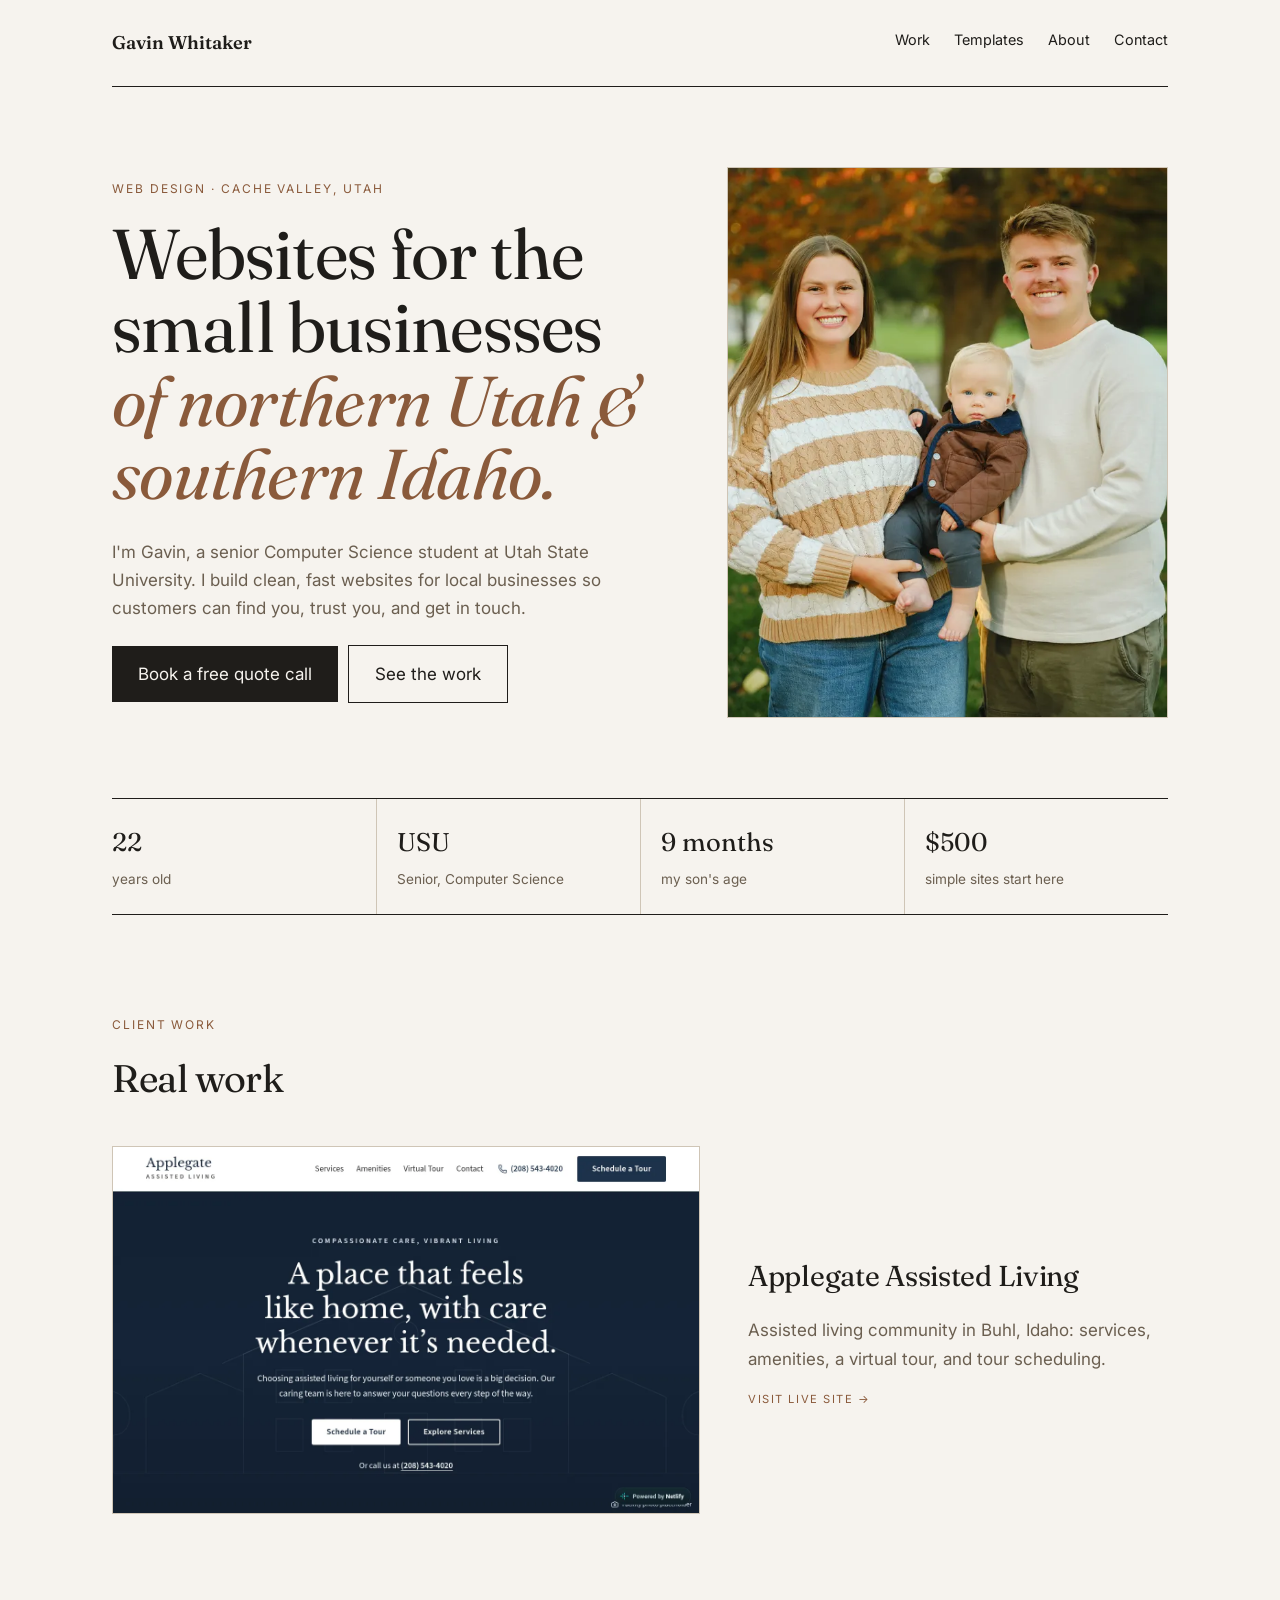
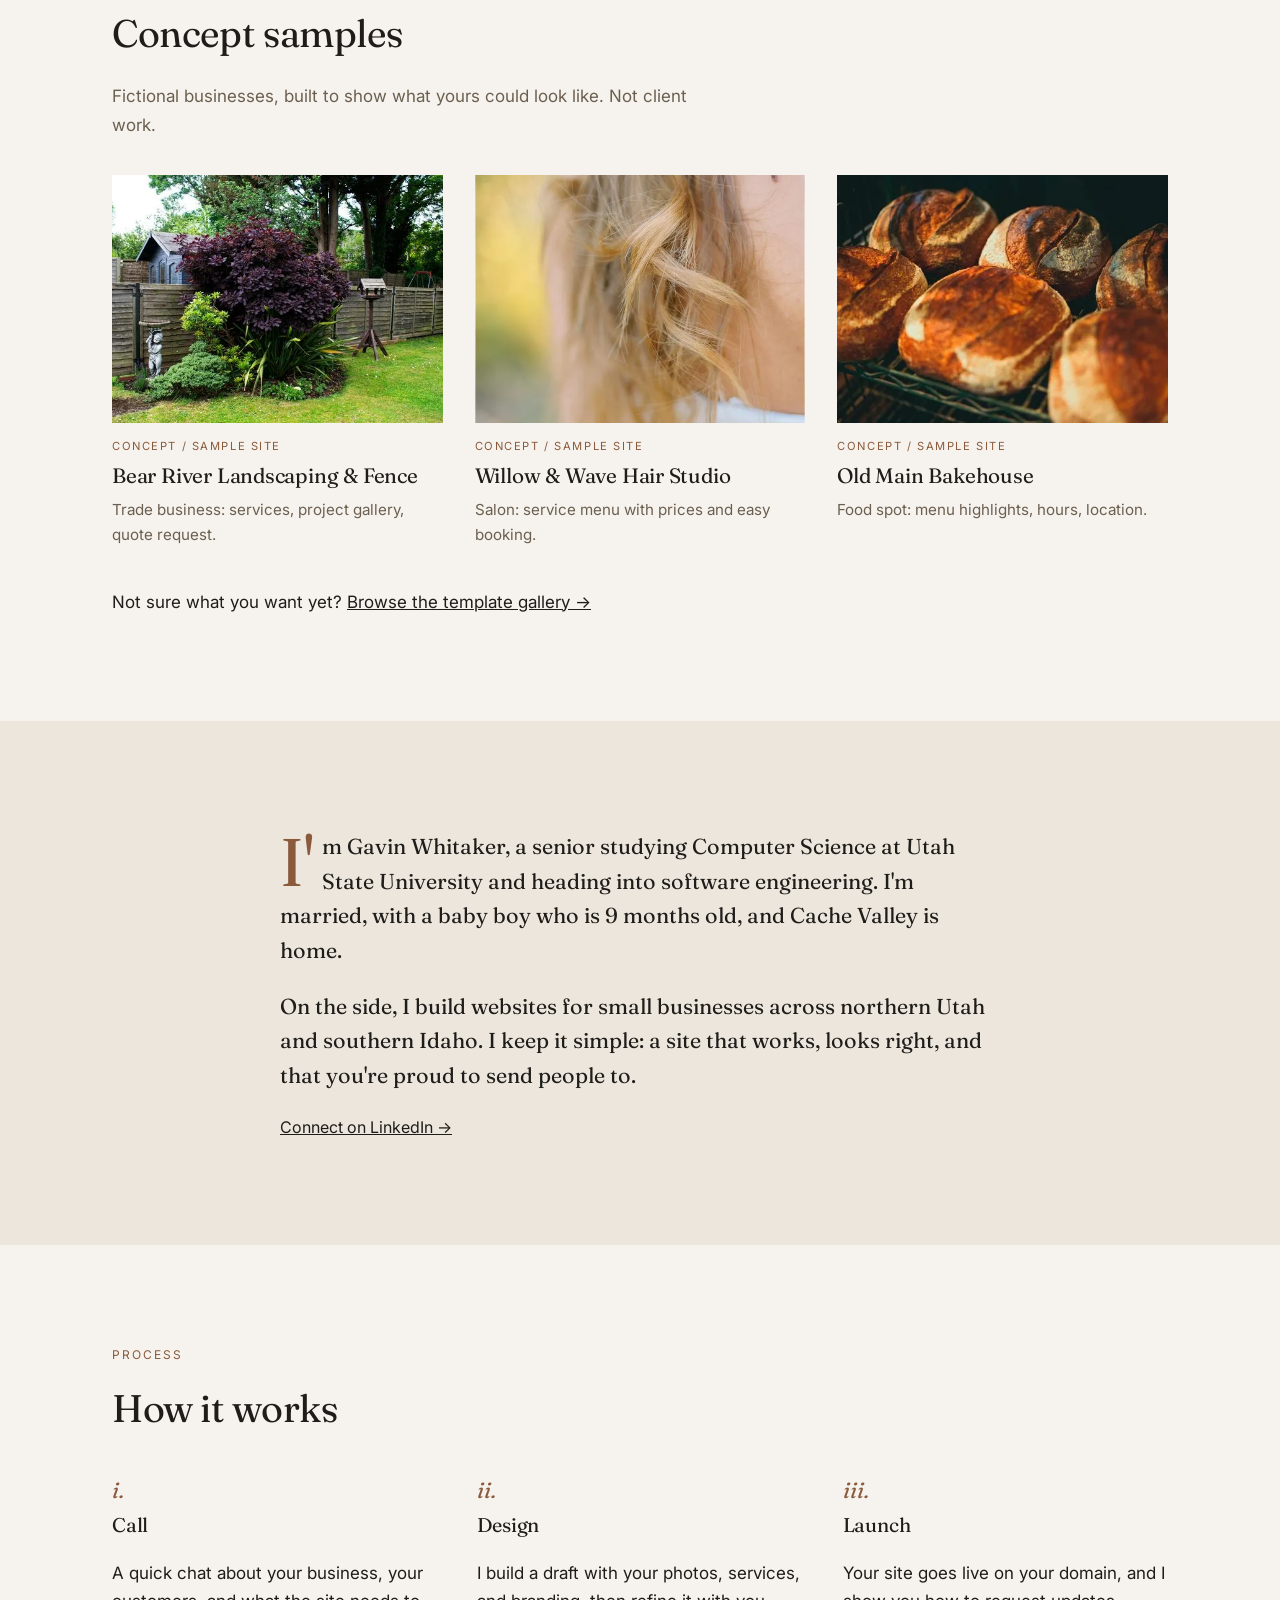
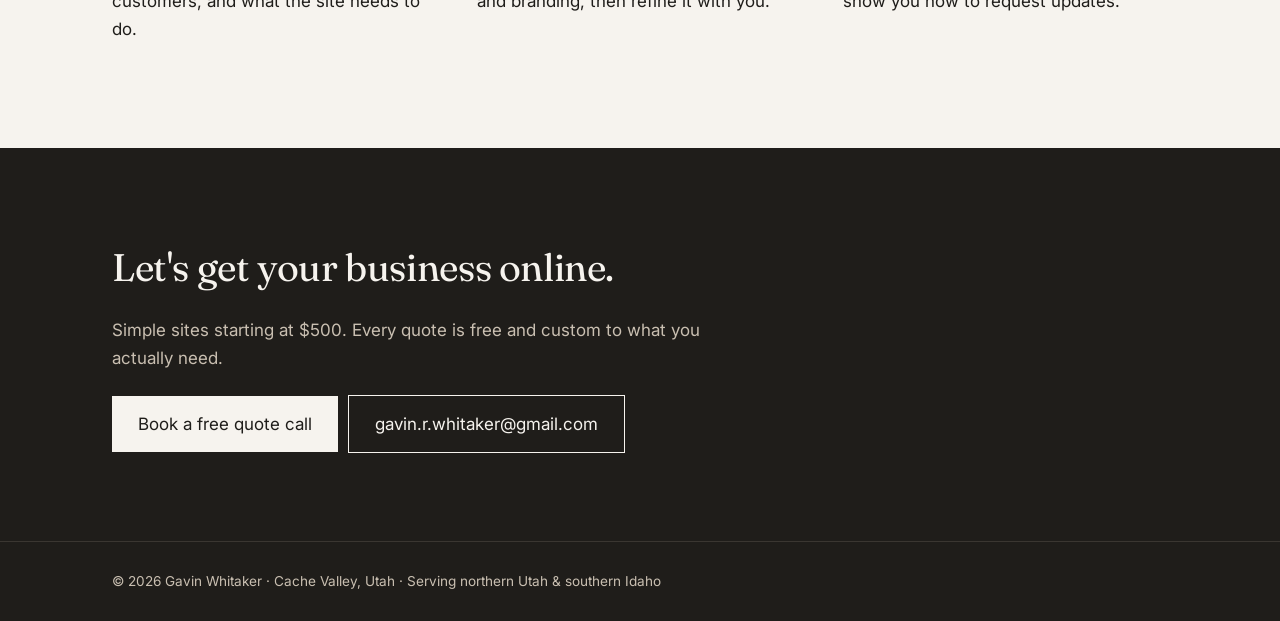
==== commit da25ab06: "Fix image aspect (height:auto)" ====
--- a/index.html
+++ b/index.html
@@ -1,6 +1,6 @@
 <!doctype html><html lang="en"><head><meta charset="utf-8"><meta name="viewport" content="width=device-width,initial-scale=1"><title>Gavin Whitaker — Web Design, Cache Valley UT</title><meta name="description" content="Clean, fast websites for small businesses in northern Utah and southern Idaho. Simple sites from $500, free quotes. By Gavin Whitaker, Cache Valley, Utah."><meta property="og:title" content="Gavin Whitaker — Web Design, Cache Valley UT"><meta property="og:description" content="Websites for the small businesses of northern Utah &amp; southern Idaho."><meta property="og:type" content="website"><meta property="og:url" content="https://gavin-whitaker.github.io/"><meta property="og:image" content="https://gavin-whitaker.github.io/img/og.jpg"><meta property="og:image:width" content="1200"><meta property="og:image:height" content="630"><meta name="twitter:card" content="summary_large_image">
 <link rel="preconnect" href="https://fonts.googleapis.com"><link rel="preconnect" href="https://fonts.gstatic.com" crossorigin><link href="https://fonts.googleapis.com/css2?family=Fraunces:opsz,wght@9..144,400;9..144,600&family=Inter:wght@400;600&display=swap" rel="stylesheet">
-<style>*{box-sizing:border-box}img{max-width:100%;display:block}a:focus-visible,.btn:focus-visible{outline:3px solid currentColor;outline-offset:3px}.photo{margin:0;display:grid;place-items:center;text-align:center;letter-spacing:.12em;font-size:.8rem}.photo small{letter-spacing:0;font-size:.85rem;opacity:.8}.skip{position:absolute;left:-999px}.skip:focus{left:8px;top:8px;background:#fff;color:#000;padding:8px;z-index:9}
+<style>*{box-sizing:border-box}img{max-width:100%;height:auto;display:block}a:focus-visible,.btn:focus-visible{outline:3px solid currentColor;outline-offset:3px}.photo{margin:0;display:grid;place-items:center;text-align:center;letter-spacing:.12em;font-size:.8rem}.photo small{letter-spacing:0;font-size:.85rem;opacity:.8}.skip{position:absolute;left:-999px}.skip:focus{left:8px;top:8px;background:#fff;color:#000;padding:8px;z-index:9}
 body{margin:0;background:#f6f3ee;color:#1f1d1a;font:17px/1.65 Inter,sans-serif}.w{max-width:1120px;margin:auto;padding:0 32px}
 h1,h2,h3{font-family:Fraunces,serif;font-weight:400;letter-spacing:-.01em;margin:0}a{color:inherit}
 nav{display:flex;justify-content:space-between;padding:28px 0;border-bottom:1px solid #1f1d1a;font-size:.9rem}nav a{text-decoration:none;margin-left:24px}nav b{font-family:Fraunces;font-weight:600;font-size:1.15rem}
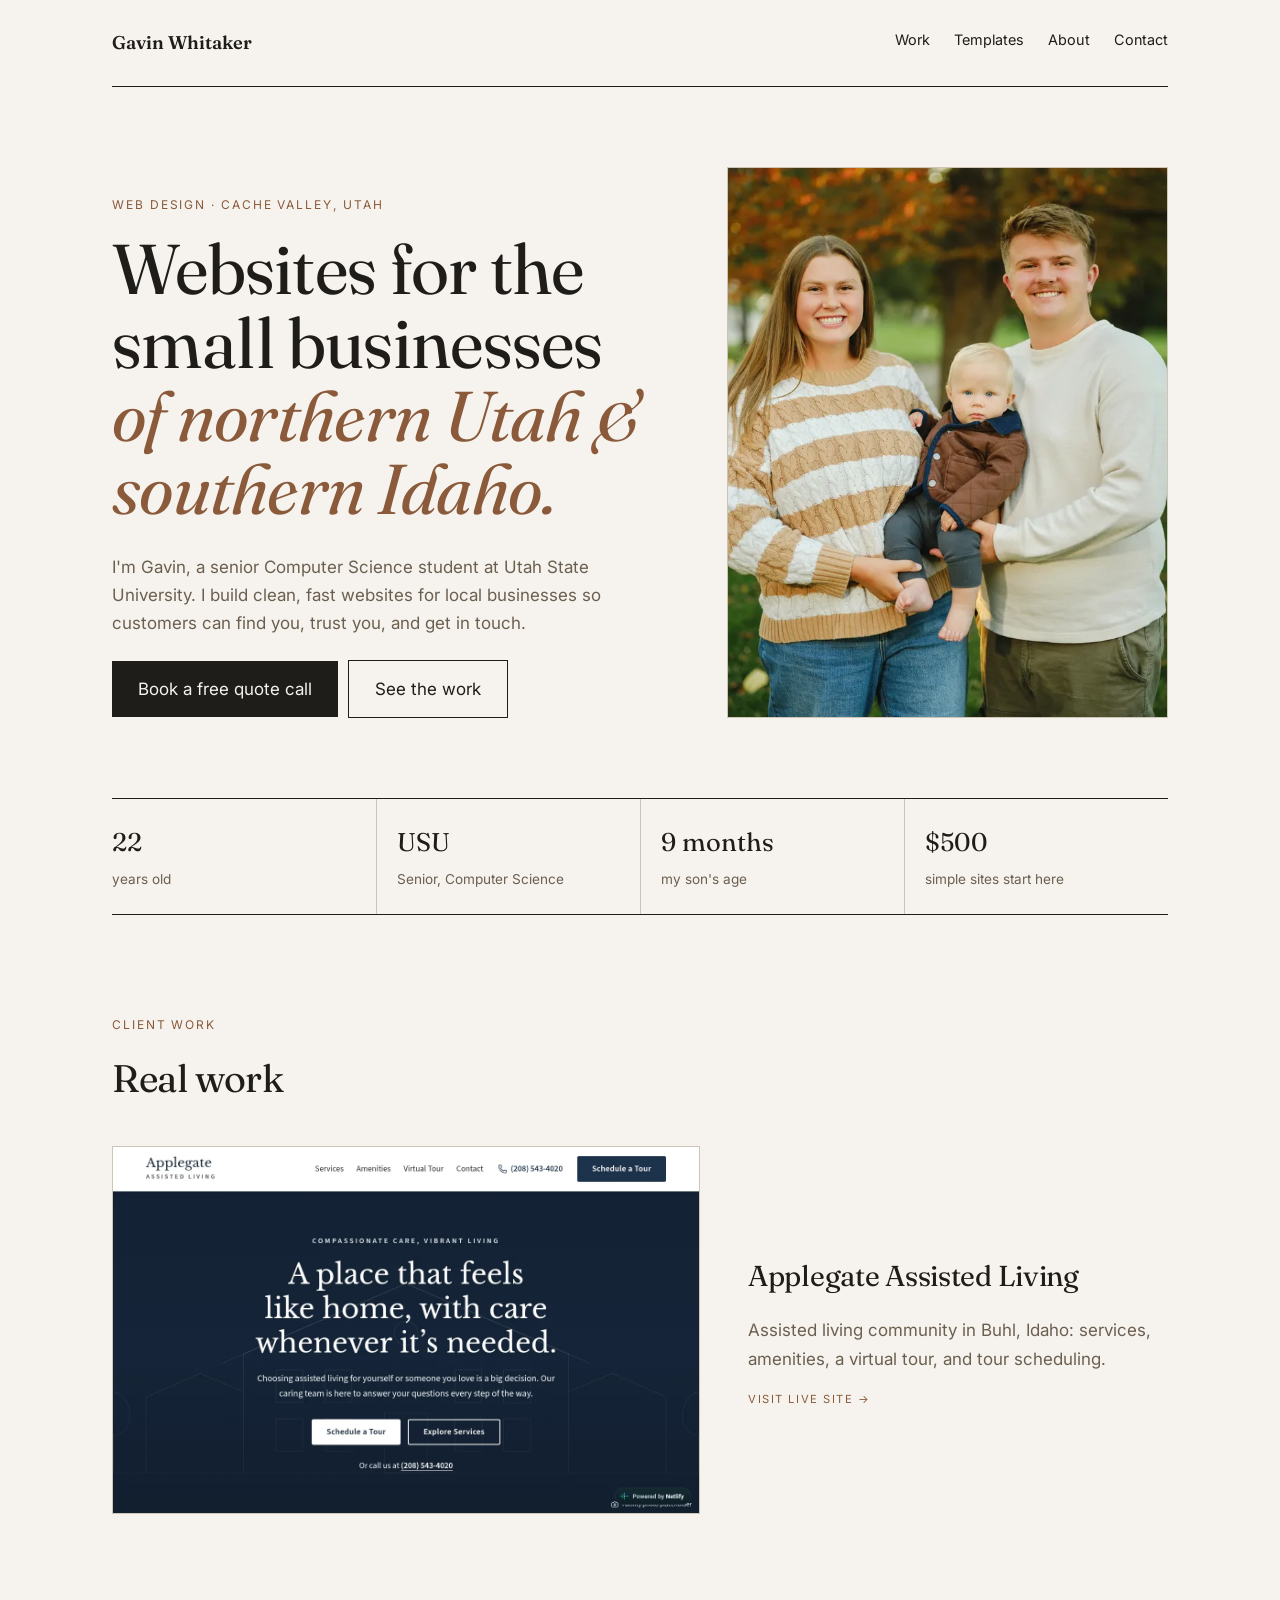
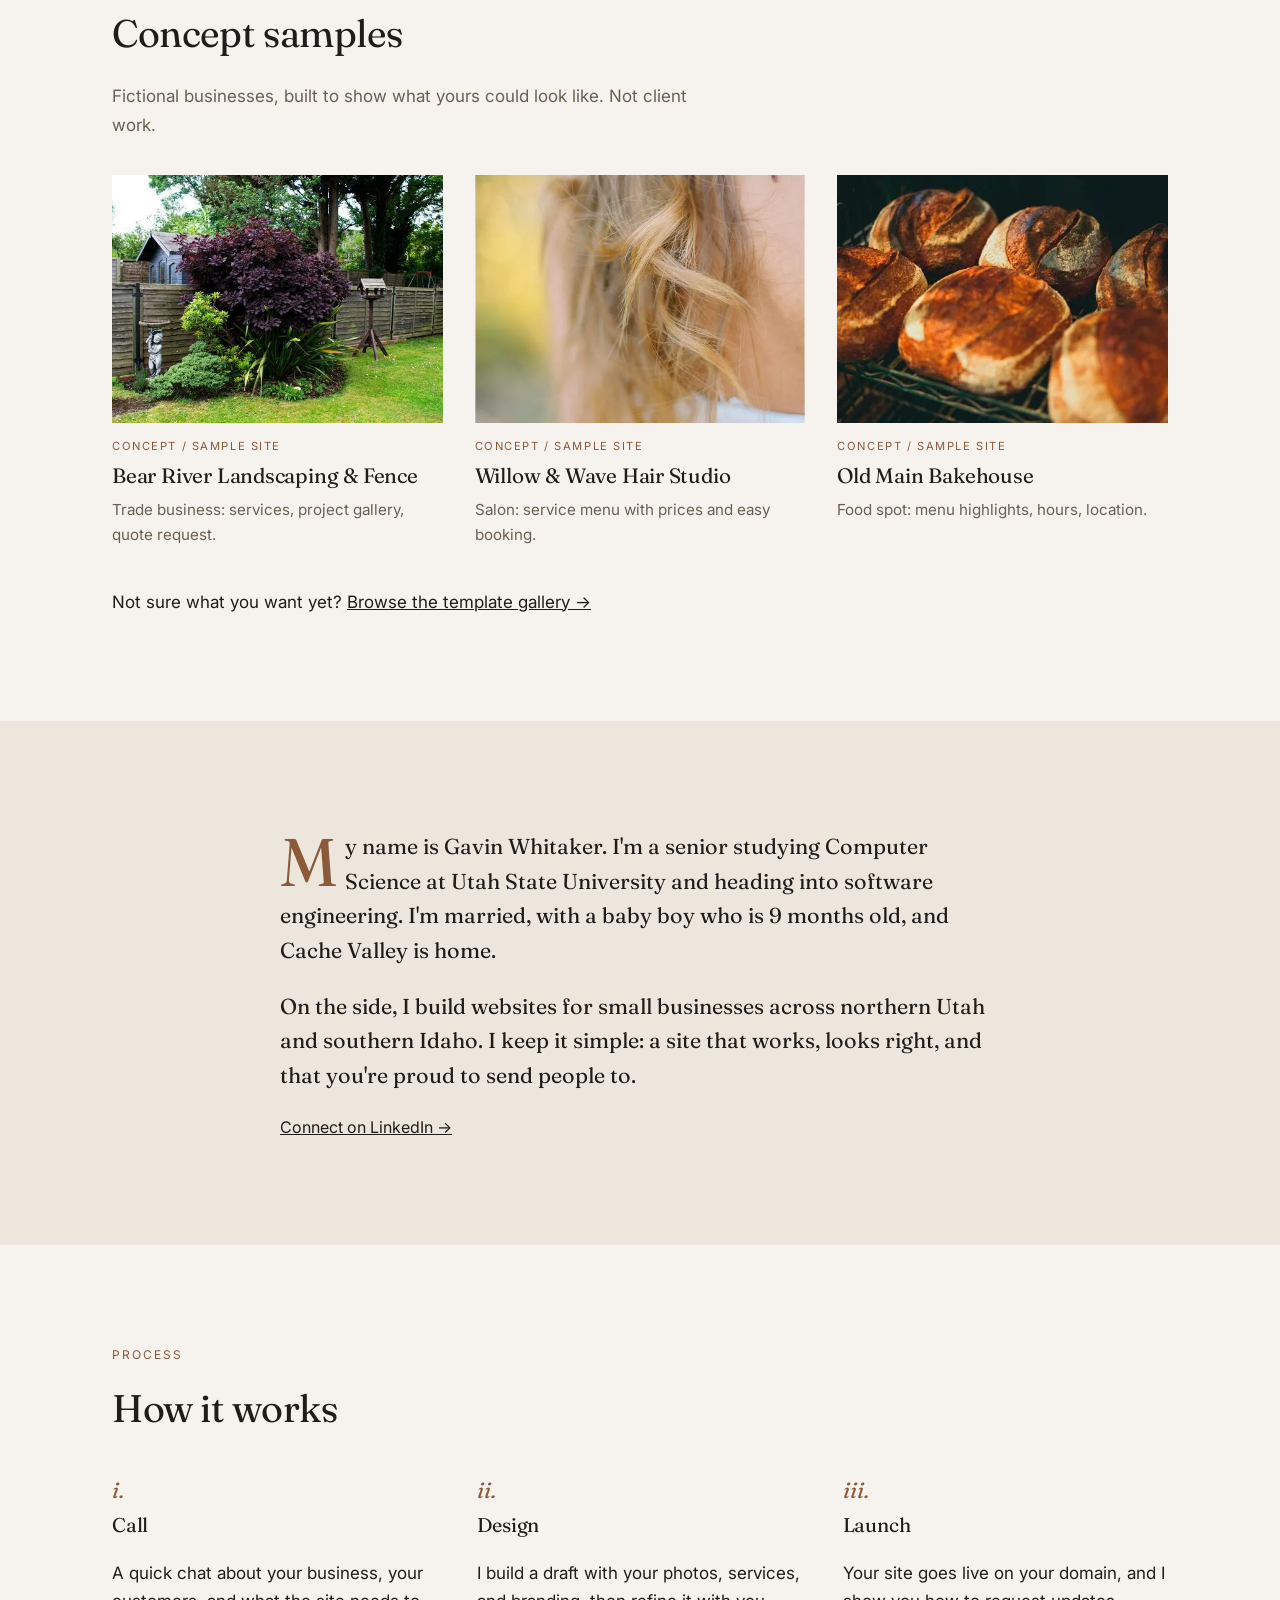
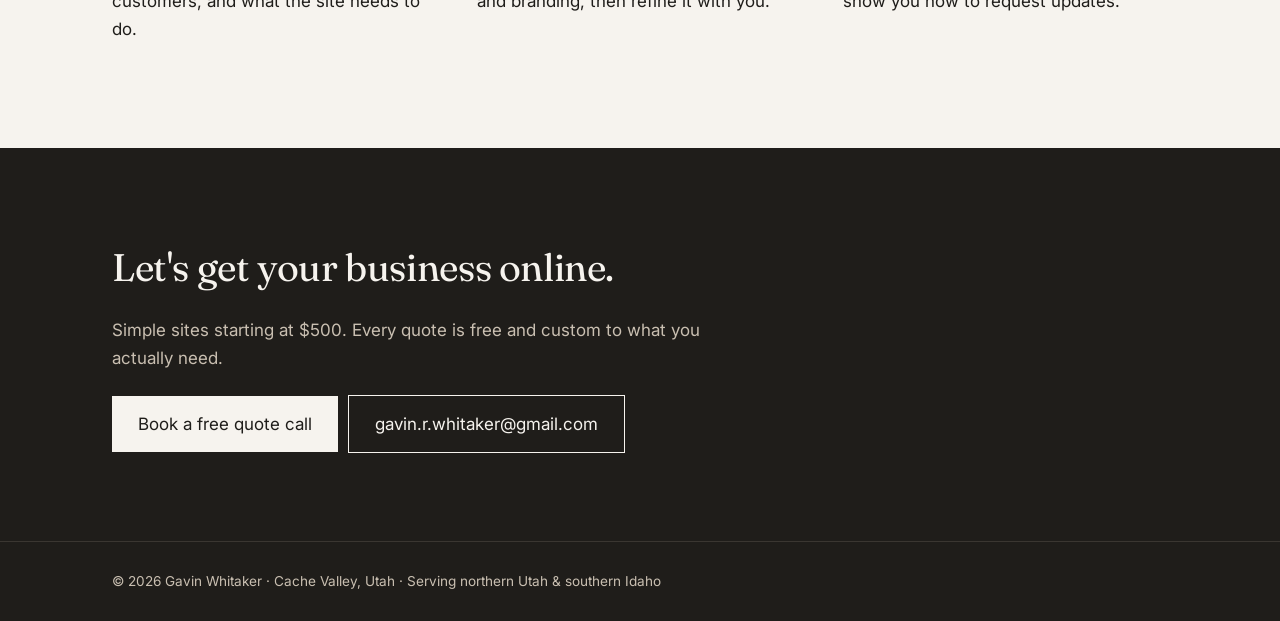
==== commit 00585a2a: "QA round 2: WebP template assets, lighter hero JPEGs, editorial banners, drop cap, hero alignment" ====
--- a/index.html
+++ b/index.html
@@ -4,7 +4,7 @@
 body{margin:0;background:#f6f3ee;color:#1f1d1a;font:17px/1.65 Inter,sans-serif}.w{max-width:1120px;margin:auto;padding:0 32px}
 h1,h2,h3{font-family:Fraunces,serif;font-weight:400;letter-spacing:-.01em;margin:0}a{color:inherit}
 nav{display:flex;justify-content:space-between;padding:28px 0;border-bottom:1px solid #1f1d1a;font-size:.9rem}nav a{text-decoration:none;margin-left:24px}nav b{font-family:Fraunces;font-weight:600;font-size:1.15rem}
-.hero{display:grid;grid-template-columns:1.25fr 1fr;gap:64px;padding:80px 0}.kicker{text-transform:uppercase;letter-spacing:.16em;font-size:.75rem;color:#8a5a3b}
+.hero{display:grid;grid-template-columns:1.25fr 1fr;gap:64px;padding:80px 0;align-items:end}.kicker{text-transform:uppercase;letter-spacing:.16em;font-size:.75rem;color:#8a5a3b}
 h1{font-size:clamp(2.6rem,5.5vw,4.6rem);line-height:1.04;margin:18px 0 28px}h1 em{color:#8a5a3b}
 .photo{background:#e7e0d5;border:1px solid #cfc5b6;aspect-ratio:4/5;color:#6b5f50;overflow:hidden}
 .facts{display:grid;grid-template-columns:repeat(4,1fr);border-top:1px solid #1f1d1a;border-bottom:1px solid #1f1d1a}.facts div{padding:22px 20px;border-left:1px solid #cfc5b6}.facts div:first-child{border:0;padding-left:0}.facts b{display:block;font-family:Fraunces;font-size:1.6rem;font-weight:400}.facts span{font-size:.85rem;color:#6b5f50}.facts b span{font-size:inherit;color:inherit}
@@ -24,7 +24,7 @@
 <section id="work"><div class="w"><p class="kicker">Client work</p><h2>Real work</h2><a class="client" href="https://applgate.netlify.app/" target="_blank" rel="noopener"><picture><source srcset="img/applegate.webp" type="image/webp"><img src="img/applegate.png" alt="Applegate Assisted Living website" width="1280" height="800" loading="lazy"></picture><div><h3 class="client-name">Applegate Assisted Living</h3><p class="lede">Assisted living community in Buhl, Idaho: services, amenities, a virtual tour, and tour scheduling.</p><span class="tag">Visit live site →</span></div></a>
 <h2 class="mt-xl">Concept samples</h2><p class="lede">Fictional businesses, built to show what yours could look like. Not client work.</p><div class="g"><a class="s" href="samples/landscaping.html"><picture><source srcset="img/samples/land-garden-600.webp" type="image/webp"><img src="img/samples/land-garden-600.jpg" width="480" height="600" alt="Bear River Landscaping &amp; Fence concept site preview" loading="lazy"></picture><div><span class="tag">Concept / sample site</span><h3>Bear River Landscaping &amp; Fence</h3><p>Trade business: services, project gallery, quote request.</p></div></a><a class="s" href="samples/salon.html"><picture><source srcset="img/samples/salon-curls-600.webp" type="image/webp"><img src="img/samples/salon-curls-600.jpg" width="480" height="600" alt="Willow &amp; Wave Hair Studio concept site preview" loading="lazy"></picture><div><span class="tag">Concept / sample site</span><h3>Willow &amp; Wave Hair Studio</h3><p>Salon: service menu with prices and easy booking.</p></div></a><a class="s" href="samples/bakery.html"><picture><source srcset="img/samples/bake-rack-600.webp" type="image/webp"><img src="img/samples/bake-rack-600.jpg" width="480" height="600" alt="Old Main Bakehouse concept site preview" loading="lazy"></picture><div><span class="tag">Concept / sample site</span><h3>Old Main Bakehouse</h3><p>Food spot: menu highlights, hours, location.</p></div></a></div>
 <p class="mt-l">Not sure what you want yet? <a href="templates.html">Browse the template gallery →</a></p></div></section>
-<section id="about" class="about"><div class="w"><div class="letter"><p>I'm Gavin Whitaker, a senior studying Computer Science at Utah State University and heading into software engineering. I'm married, with a baby boy who is <span data-age="son">7 months</span> old, and Cache Valley is home.</p><p>On the side, I build websites for small businesses across northern Utah and southern Idaho. I keep it simple: a site that works, looks right, and that you're proud to send people to.</p><p class="letter-link"><a href="https://www.linkedin.com/in/gavin-richard-whitaker/" target="_blank" rel="noopener">Connect on LinkedIn →</a></p></div></div></section>
+<section id="about" class="about"><div class="w"><div class="letter"><p>My name is Gavin Whitaker. I'm a senior studying Computer Science at Utah State University and heading into software engineering. I'm married, with a baby boy who is <span data-age="son">7 months</span> old, and Cache Valley is home.</p><p>On the side, I build websites for small businesses across northern Utah and southern Idaho. I keep it simple: a site that works, looks right, and that you're proud to send people to.</p><p class="letter-link"><a href="https://www.linkedin.com/in/gavin-richard-whitaker/" target="_blank" rel="noopener">Connect on LinkedIn →</a></p></div></div></section>
 <section><div class="w"><p class="kicker">Process</p><h2>How it works</h2><div class="steps"><div><i>i.</i><h3>Call</h3><p>A quick chat about your business, your customers, and what the site needs to do.</p></div><div><i>ii.</i><h3>Design</h3><p>I build a draft with your photos, services, and branding, then refine it with you.</p></div><div><i>iii.</i><h3>Launch</h3><p>Your site goes live on your domain, and I show you how to request updates.</p></div></div></div></section>
 <section id="contact" class="dark"><div class="w"><h2>Let's get your business online.</h2><p class="lede">Simple sites starting at $500. Every quote is free and custom to what you actually need.</p><a class="btn" href="https://calendly.com/gavin-r-whitaker/30min" target="_blank" rel="noopener">Book a free quote call</a><a class="btn l" href="mailto:gavin.r.whitaker@gmail.com?subject=Free%20website%20quote">gavin.r.whitaker@gmail.com</a></div></section></main>
 <footer><div class="w">© <span data-year>2026</span> Gavin Whitaker · Cache Valley, Utah · Serving northern Utah &amp; southern Idaho</div></footer><script>
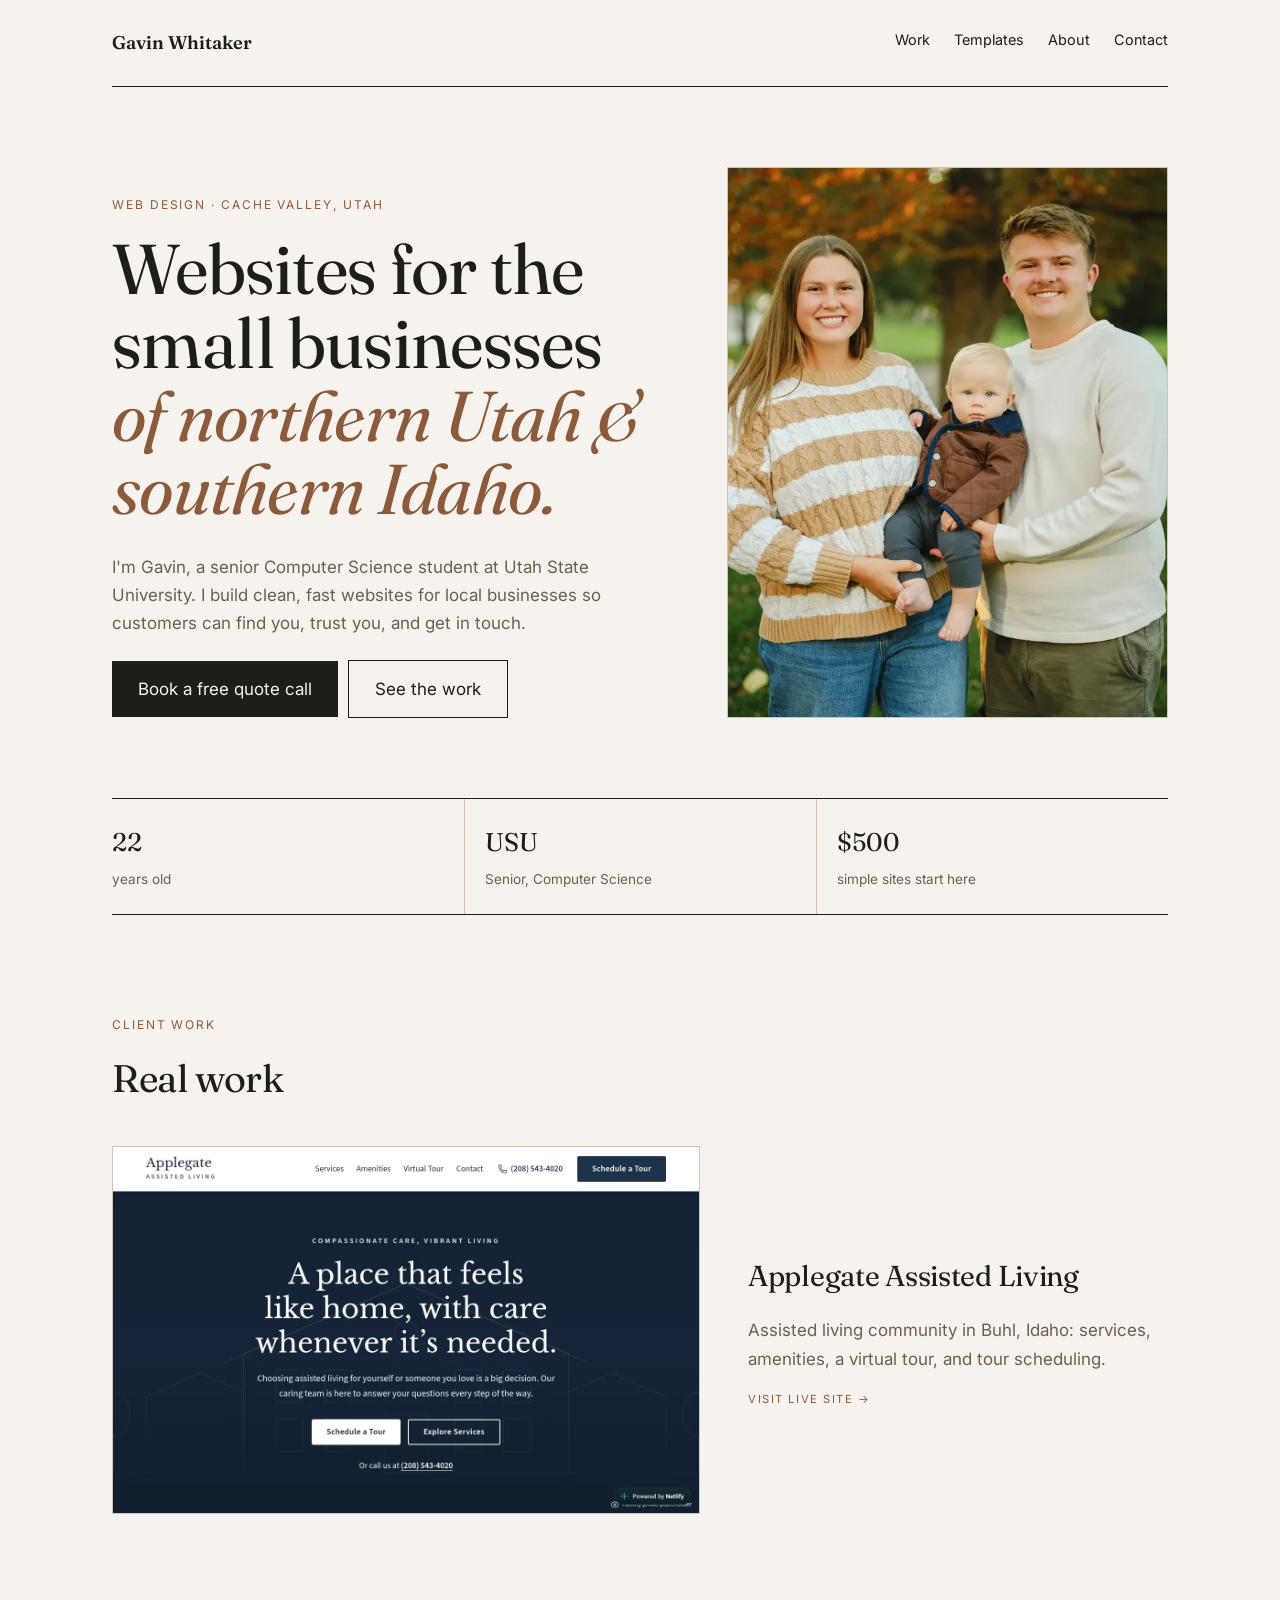
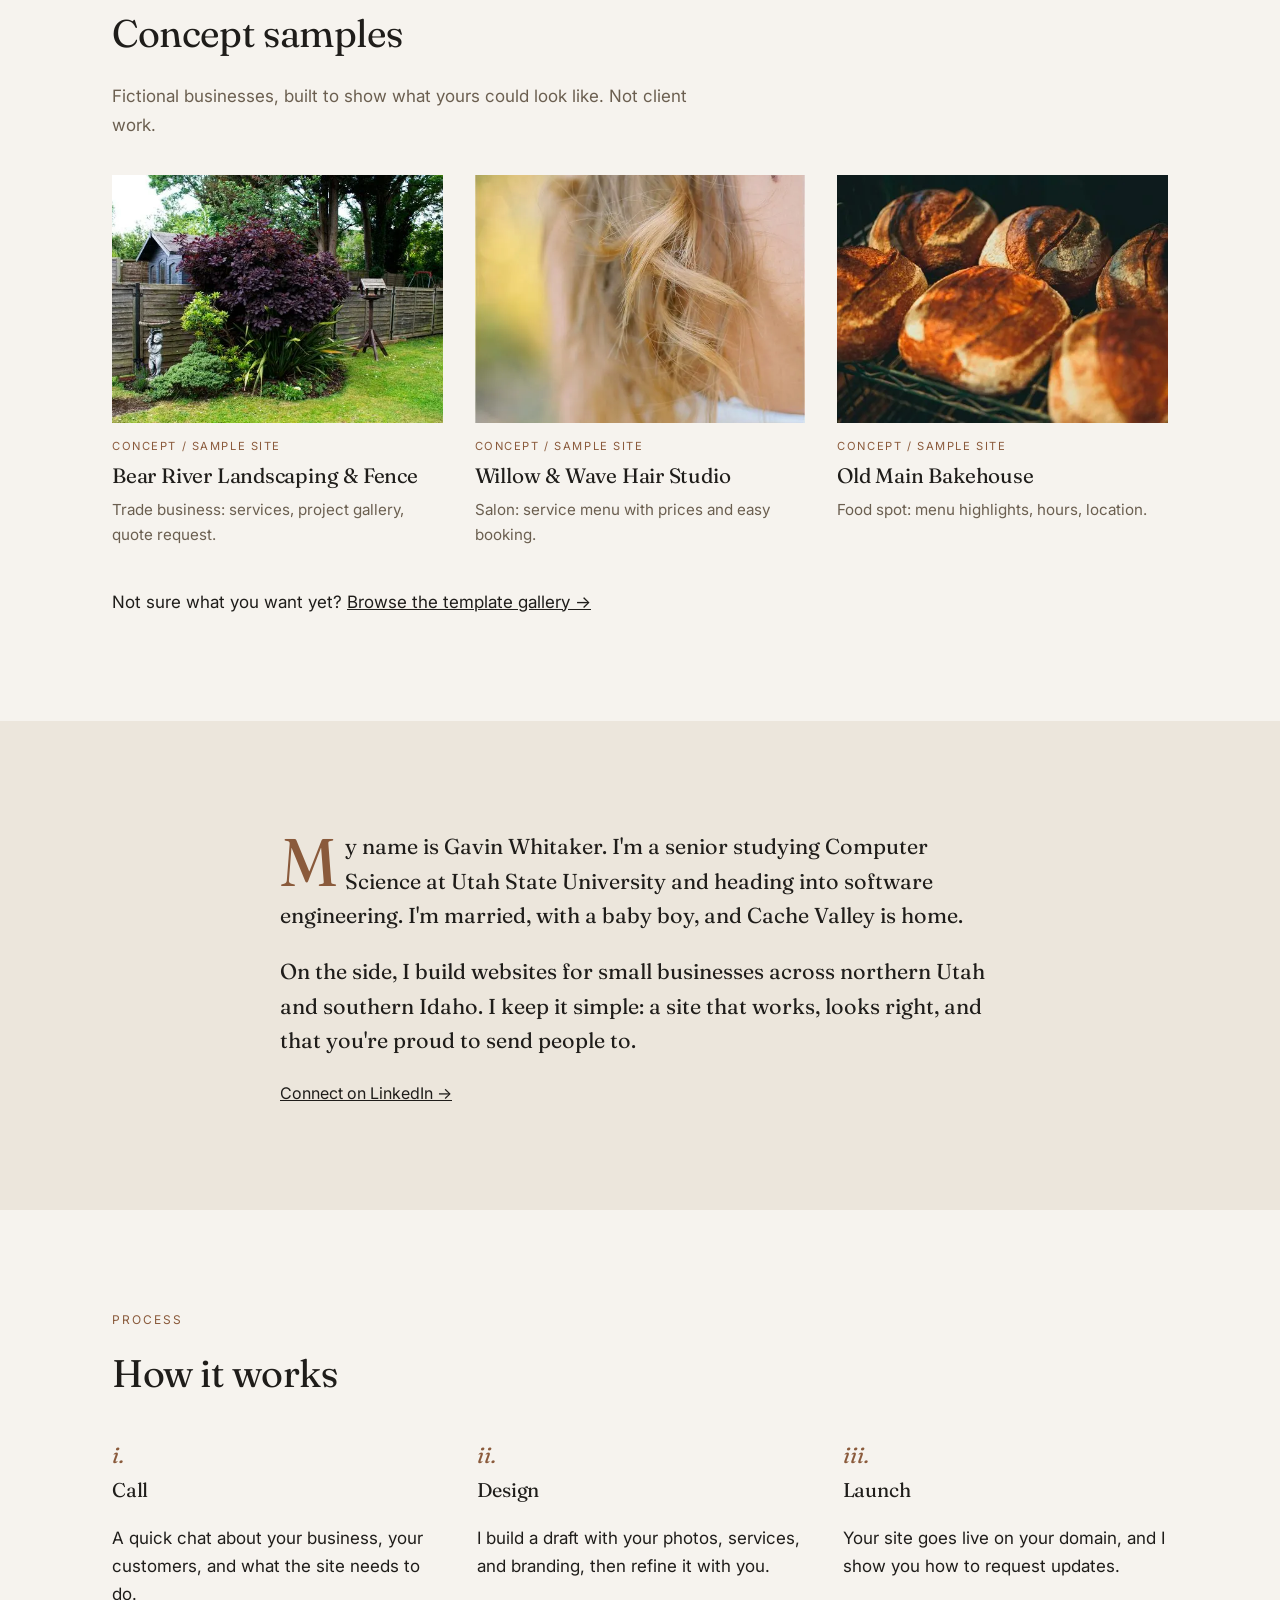
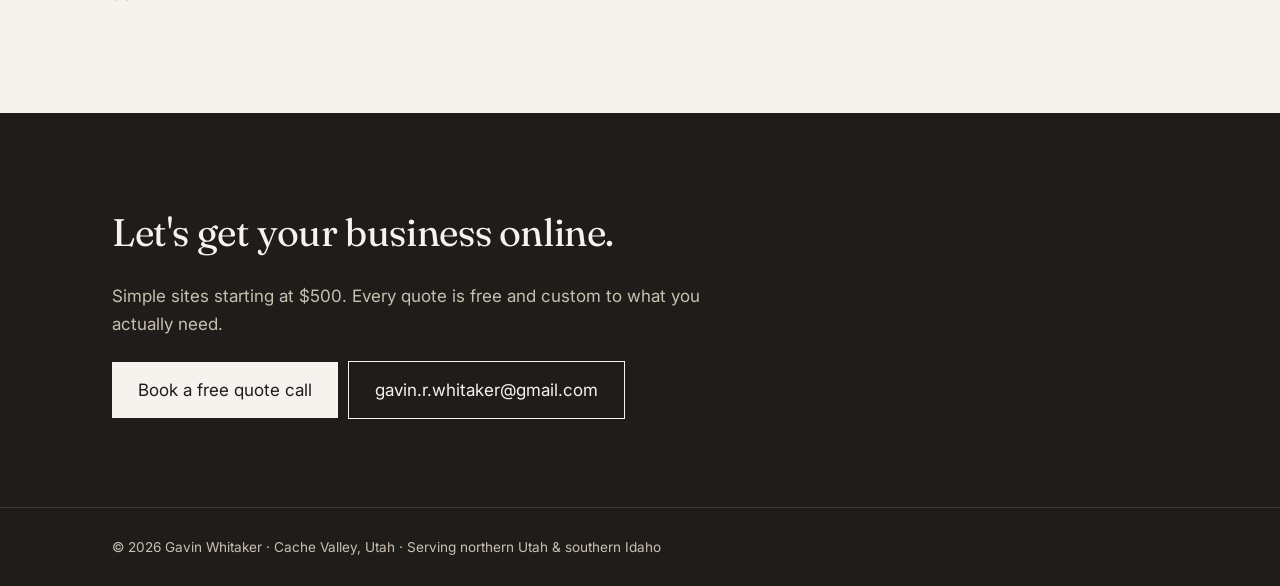
==== commit d0724627: "Remove son age counter" ====
--- a/index.html
+++ b/index.html
@@ -1,4 +1,4 @@
-<!doctype html><html lang="en"><head><meta charset="utf-8"><meta name="viewport" content="width=device-width,initial-scale=1"><title>Gavin Whitaker — Web Design, Cache Valley UT</title><meta name="description" content="Clean, fast websites for small businesses in northern Utah and southern Idaho. Simple sites from $500, free quotes. By Gavin Whitaker, Cache Valley, Utah."><meta property="og:title" content="Gavin Whitaker — Web Design, Cache Valley UT"><meta property="og:description" content="Websites for the small businesses of northern Utah &amp; southern Idaho."><meta property="og:type" content="website"><meta property="og:url" content="https://gavin-whitaker.github.io/"><meta property="og:image" content="https://gavin-whitaker.github.io/img/og.jpg"><meta property="og:image:width" content="1200"><meta property="og:image:height" content="630"><meta name="twitter:card" content="summary_large_image">
+<!doctype html><html lang="en"><head><meta charset="utf-8"><meta name="viewport" content="width=device-width,initial-scale=1"><title>Gavin Whitaker — Web Design, Cache Valley UT</title><link rel="icon" href="data:image/svg+xml,%3Csvg xmlns=%22http://www.w3.org/2000/svg%22 viewBox=%220 0 32 32%22%3E%3Crect width=%2232%22 height=%2232%22 fill=%22%231f1d1a%22/%3E%3Ctext x=%2216%22 y=%2223%22 font-size=%2220%22 text-anchor=%22middle%22 fill=%22%23f6f3ee%22 font-family=%22Georgia%22%3EG%3C/text%3E%3C/svg%3E"><meta name="description" content="Clean, fast websites for small businesses in northern Utah and southern Idaho. Simple sites from $500, free quotes. By Gavin Whitaker, Cache Valley, Utah."><meta property="og:title" content="Gavin Whitaker — Web Design, Cache Valley UT"><meta property="og:description" content="Websites for the small businesses of northern Utah &amp; southern Idaho."><meta property="og:type" content="website"><meta property="og:url" content="https://gavin-whitaker.github.io/"><meta property="og:image" content="https://gavin-whitaker.github.io/img/og.jpg"><meta property="og:image:width" content="1200"><meta property="og:image:height" content="630"><meta name="twitter:card" content="summary_large_image">
 <link rel="preconnect" href="https://fonts.googleapis.com"><link rel="preconnect" href="https://fonts.gstatic.com" crossorigin><link href="https://fonts.googleapis.com/css2?family=Fraunces:opsz,wght@9..144,400;9..144,600&family=Inter:wght@400;600&display=swap" rel="stylesheet">
 <style>*{box-sizing:border-box}img{max-width:100%;height:auto;display:block}a:focus-visible,.btn:focus-visible{outline:3px solid currentColor;outline-offset:3px}.photo{margin:0;display:grid;place-items:center;text-align:center;letter-spacing:.12em;font-size:.8rem}.photo small{letter-spacing:0;font-size:.85rem;opacity:.8}.skip{position:absolute;left:-999px}.skip:focus{left:8px;top:8px;background:#fff;color:#000;padding:8px;z-index:9}
 body{margin:0;background:#f6f3ee;color:#1f1d1a;font:17px/1.65 Inter,sans-serif}.w{max-width:1120px;margin:auto;padding:0 32px}
@@ -7,7 +7,7 @@
 .hero{display:grid;grid-template-columns:1.25fr 1fr;gap:64px;padding:80px 0;align-items:end}.kicker{text-transform:uppercase;letter-spacing:.16em;font-size:.75rem;color:#8a5a3b}
 h1{font-size:clamp(2.6rem,5.5vw,4.6rem);line-height:1.04;margin:18px 0 28px}h1 em{color:#8a5a3b}
 .photo{background:#e7e0d5;border:1px solid #cfc5b6;aspect-ratio:4/5;color:#6b5f50;overflow:hidden}
-.facts{display:grid;grid-template-columns:repeat(4,1fr);border-top:1px solid #1f1d1a;border-bottom:1px solid #1f1d1a}.facts div{padding:22px 20px;border-left:1px solid #cfc5b6}.facts div:first-child{border:0;padding-left:0}.facts b{display:block;font-family:Fraunces;font-size:1.6rem;font-weight:400}.facts span{font-size:.85rem;color:#6b5f50}.facts b span{font-size:inherit;color:inherit}
+.facts{display:grid;grid-template-columns:repeat(3,1fr);border-top:1px solid #1f1d1a;border-bottom:1px solid #1f1d1a}.facts div{padding:22px 20px;border-left:1px solid #cfc5b6}.facts div:first-child{border:0;padding-left:0}.facts b{display:block;font-family:Fraunces;font-size:1.6rem;font-weight:400}.facts span{font-size:.85rem;color:#6b5f50}.facts b span{font-size:inherit;color:inherit}
 .btn{display:inline-block;padding:14px 26px;background:#1f1d1a;color:#f6f3ee;text-decoration:none;margin:6px 10px 0 0}.btn.l{background:none;color:#1f1d1a;border:1px solid #1f1d1a}
 section{padding:88px 0}h2{font-size:2.4rem;margin-bottom:8px}.lede{color:#6b5f50;max-width:620px}
 .client{display:grid;grid-template-columns:1.4fr 1fr;gap:48px;align-items:center;text-decoration:none;margin-top:36px}.client img{border:1px solid #cfc5b6}
@@ -16,25 +16,22 @@
 .steps{display:grid;grid-template-columns:repeat(3,1fr);gap:40px;margin-top:32px}.steps i{font-family:Fraunces;font-style:italic;color:#8a5a3b;font-size:1.4rem}
 .dark{background:#1f1d1a;color:#f6f3ee}.dark .btn{background:#f6f3ee;color:#1f1d1a}.dark .btn.l{background:none;color:#f6f3ee;border-color:#f6f3ee}.dark .lede{color:#c9bfb1}
 footer{padding:28px 0;font-size:.85rem;color:#c9bfb1;background:#1f1d1a;border-top:1px solid #3a3631}
-@media(max-width:820px){.hero,.client,.g,.steps{grid-template-columns:1fr}.facts{grid-template-columns:1fr 1fr}nav div{display:none}}.hero-img{width:100%;height:100%;object-fit:cover;object-position:50% 30%}.client-name{font-size:1.8rem}.mt-xl{margin-top:88px}.mt-l{margin-top:40px}.about{background:#ece6dc}.letter-link{font-size:1rem;font-family:Inter,sans-serif}nav b a{text-decoration:none;margin:0}.photo{overflow:hidden}.photo picture{display:block;width:100%;height:100%}</style></head><body><a class="skip" href="#main">Skip to content</a><header class="w"><nav><b><a href="index.html">Gavin Whitaker</a></b><div><a href="#work">Work</a><a href="templates.html">Templates</a><a href="#about">About</a><a href="#contact">Contact</a></div></nav></header>
+@media(max-width:820px){.hero,.client,.g,.steps{grid-template-columns:1fr}.facts{grid-template-columns:1fr}.facts div{border-left:0;border-top:1px solid #cfc5b6;padding-left:0}nav div{display:none}}.hero-img{width:100%;height:100%;object-fit:cover;object-position:50% 30%}.client-name{font-size:1.8rem}.mt-xl{margin-top:88px}.mt-l{margin-top:40px}.about{background:#ece6dc}.letter-link{font-size:1rem;font-family:Inter,sans-serif}nav b a{text-decoration:none;margin:0}.photo{overflow:hidden}.photo picture{display:block;width:100%;height:100%}</style></head><body><a class="skip" href="#main">Skip to content</a><header class="w"><nav><b><a href="index.html">Gavin Whitaker</a></b><div><a href="#work">Work</a><a href="templates.html">Templates</a><a href="#about">About</a><a href="#contact">Contact</a></div></nav></header>
 <main id="main"><div class="w"><div class="hero"><div><p class="kicker">Web design · Cache Valley, Utah</p><h1>Websites for the small businesses <em>of northern Utah &amp; southern Idaho.</em></h1>
 <p class="lede">I'm Gavin, a senior Computer Science student at Utah State University. I build clean, fast websites for local businesses so customers can find you, trust you, and get in touch.</p>
 <a class="btn" href="https://calendly.com/gavin-r-whitaker/30min">Book a free quote call</a><a class="btn l" href="#work">See the work</a></div><figure class="photo"><picture><source type="image/webp" srcset="img/family-640.webp 640w, img/family-1200.webp 1200w" sizes="(max-width:820px) 100vw, 480px"><img class="hero-img" src="img/family-1200.jpg" srcset="img/family-640.jpg 640w, img/family-1200.jpg 1200w" sizes="(max-width:820px) 100vw, 480px" width="1200" height="1500" alt="Gavin Whitaker with his family" fetchpriority="high"></picture></figure></div>
-<div class="facts"><div><b><span data-age="gavin">22</span></b><span>years old</span></div><div><b>USU</b><span>Senior, Computer Science</span></div><div><b><span data-age="son">7 months</span></b><span>my son's age</span></div><div><b>$500</b><span>simple sites start here</span></div></div></div>
+<div class="facts"><div><b><span data-age="gavin">22</span></b><span>years old</span></div><div><b>USU</b><span>Senior, Computer Science</span></div><div><b>$500</b><span>simple sites start here</span></div></div></div>
 <section id="work"><div class="w"><p class="kicker">Client work</p><h2>Real work</h2><a class="client" href="https://applgate.netlify.app/" target="_blank" rel="noopener"><picture><source srcset="img/applegate.webp" type="image/webp"><img src="img/applegate.png" alt="Applegate Assisted Living website" width="1280" height="800" loading="lazy"></picture><div><h3 class="client-name">Applegate Assisted Living</h3><p class="lede">Assisted living community in Buhl, Idaho: services, amenities, a virtual tour, and tour scheduling.</p><span class="tag">Visit live site →</span></div></a>
 <h2 class="mt-xl">Concept samples</h2><p class="lede">Fictional businesses, built to show what yours could look like. Not client work.</p><div class="g"><a class="s" href="samples/landscaping.html"><picture><source srcset="img/samples/land-garden-600.webp" type="image/webp"><img src="img/samples/land-garden-600.jpg" width="480" height="600" alt="Bear River Landscaping &amp; Fence concept site preview" loading="lazy"></picture><div><span class="tag">Concept / sample site</span><h3>Bear River Landscaping &amp; Fence</h3><p>Trade business: services, project gallery, quote request.</p></div></a><a class="s" href="samples/salon.html"><picture><source srcset="img/samples/salon-curls-600.webp" type="image/webp"><img src="img/samples/salon-curls-600.jpg" width="480" height="600" alt="Willow &amp; Wave Hair Studio concept site preview" loading="lazy"></picture><div><span class="tag">Concept / sample site</span><h3>Willow &amp; Wave Hair Studio</h3><p>Salon: service menu with prices and easy booking.</p></div></a><a class="s" href="samples/bakery.html"><picture><source srcset="img/samples/bake-rack-600.webp" type="image/webp"><img src="img/samples/bake-rack-600.jpg" width="480" height="600" alt="Old Main Bakehouse concept site preview" loading="lazy"></picture><div><span class="tag">Concept / sample site</span><h3>Old Main Bakehouse</h3><p>Food spot: menu highlights, hours, location.</p></div></a></div>
 <p class="mt-l">Not sure what you want yet? <a href="templates.html">Browse the template gallery →</a></p></div></section>
-<section id="about" class="about"><div class="w"><div class="letter"><p>My name is Gavin Whitaker. I'm a senior studying Computer Science at Utah State University and heading into software engineering. I'm married, with a baby boy who is <span data-age="son">7 months</span> old, and Cache Valley is home.</p><p>On the side, I build websites for small businesses across northern Utah and southern Idaho. I keep it simple: a site that works, looks right, and that you're proud to send people to.</p><p class="letter-link"><a href="https://www.linkedin.com/in/gavin-richard-whitaker/" target="_blank" rel="noopener">Connect on LinkedIn →</a></p></div></div></section>
+<section id="about" class="about"><div class="w"><div class="letter"><p>My name is Gavin Whitaker. I'm a senior studying Computer Science at Utah State University and heading into software engineering. I'm married, with a baby boy, and Cache Valley is home.</p><p>On the side, I build websites for small businesses across northern Utah and southern Idaho. I keep it simple: a site that works, looks right, and that you're proud to send people to.</p><p class="letter-link"><a href="https://www.linkedin.com/in/gavin-richard-whitaker/" target="_blank" rel="noopener">Connect on LinkedIn →</a></p></div></div></section>
 <section><div class="w"><p class="kicker">Process</p><h2>How it works</h2><div class="steps"><div><i>i.</i><h3>Call</h3><p>A quick chat about your business, your customers, and what the site needs to do.</p></div><div><i>ii.</i><h3>Design</h3><p>I build a draft with your photos, services, and branding, then refine it with you.</p></div><div><i>iii.</i><h3>Launch</h3><p>Your site goes live on your domain, and I show you how to request updates.</p></div></div></div></section>
 <section id="contact" class="dark"><div class="w"><h2>Let's get your business online.</h2><p class="lede">Simple sites starting at $500. Every quote is free and custom to what you actually need.</p><a class="btn" href="https://calendly.com/gavin-r-whitaker/30min" target="_blank" rel="noopener">Book a free quote call</a><a class="btn l" href="mailto:gavin.r.whitaker@gmail.com?subject=Free%20website%20quote">gavin.r.whitaker@gmail.com</a></div></section></main>
 <footer><div class="w">© <span data-year>2026</span> Gavin Whitaker · Cache Valley, Utah · Serving northern Utah &amp; southern Idaho</div></footer><script>
 // ===== Dates of birth (edit here) =====
 const GAVIN_DOB = new Date(2004, 5, 3);   // June 3, 2004
 function years(d,n=new Date()){let y=n.getFullYear()-d.getFullYear();if(n.getMonth()<d.getMonth()||(n.getMonth()===d.getMonth()&&n.getDate()<d.getDate()))y--;return y;}
-const SON_DOB = new Date(2026, 1, 25);    // Feb 25, 2026 (confirmed by Gavin)
-function months(d,n=new Date()){let m=(n.getFullYear()-d.getFullYear())*12+n.getMonth()-d.getMonth();if(n.getDate()<d.getDate())m--;return Math.max(m,0);}
-const ga=years(GAVIN_DOB),sm=months(SON_DOB);
+const ga=years(GAVIN_DOB);
 document.querySelectorAll('[data-age="gavin"]').forEach(e=>e.textContent=ga);
-document.querySelectorAll('[data-age="son"]').forEach(e=>e.textContent=sm+(sm===1?' month':' months'));
 document.querySelectorAll('[data-year]').forEach(e=>e.textContent=new Date().getFullYear());
 </script></body></html>
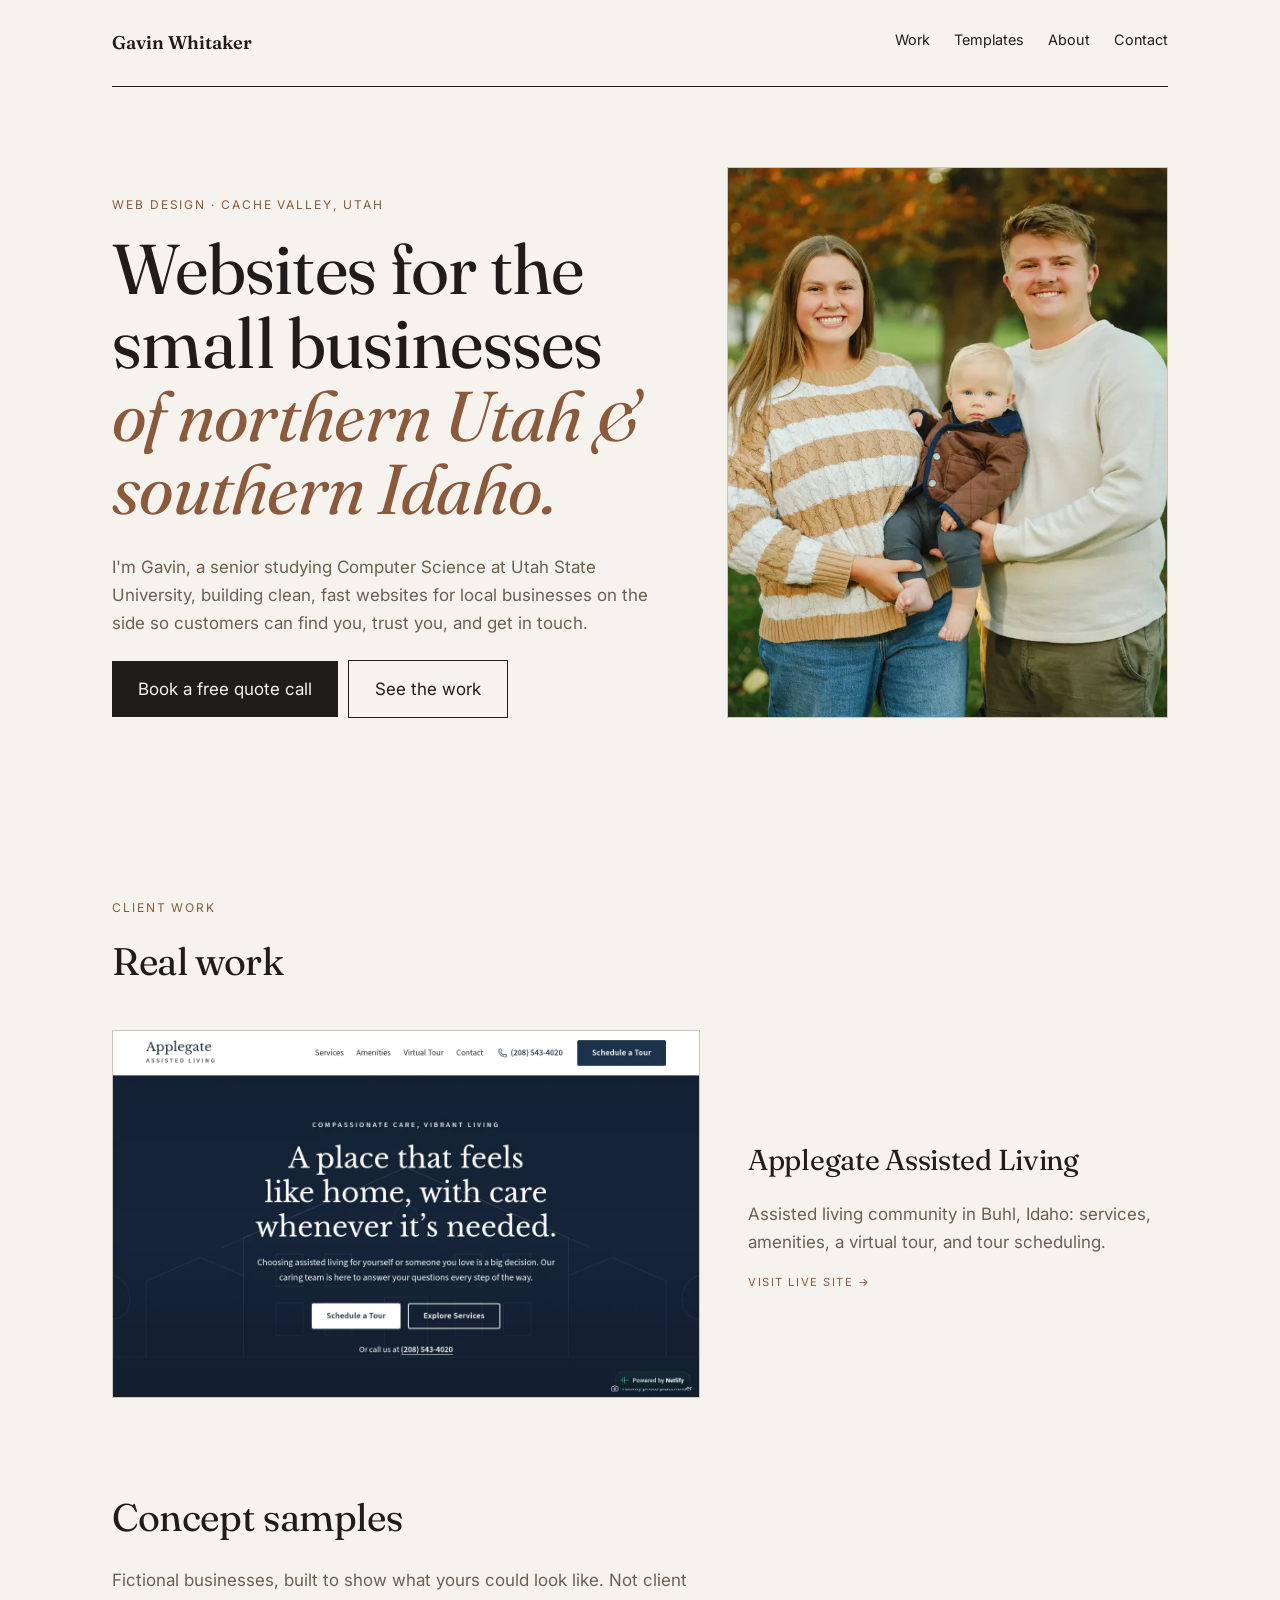
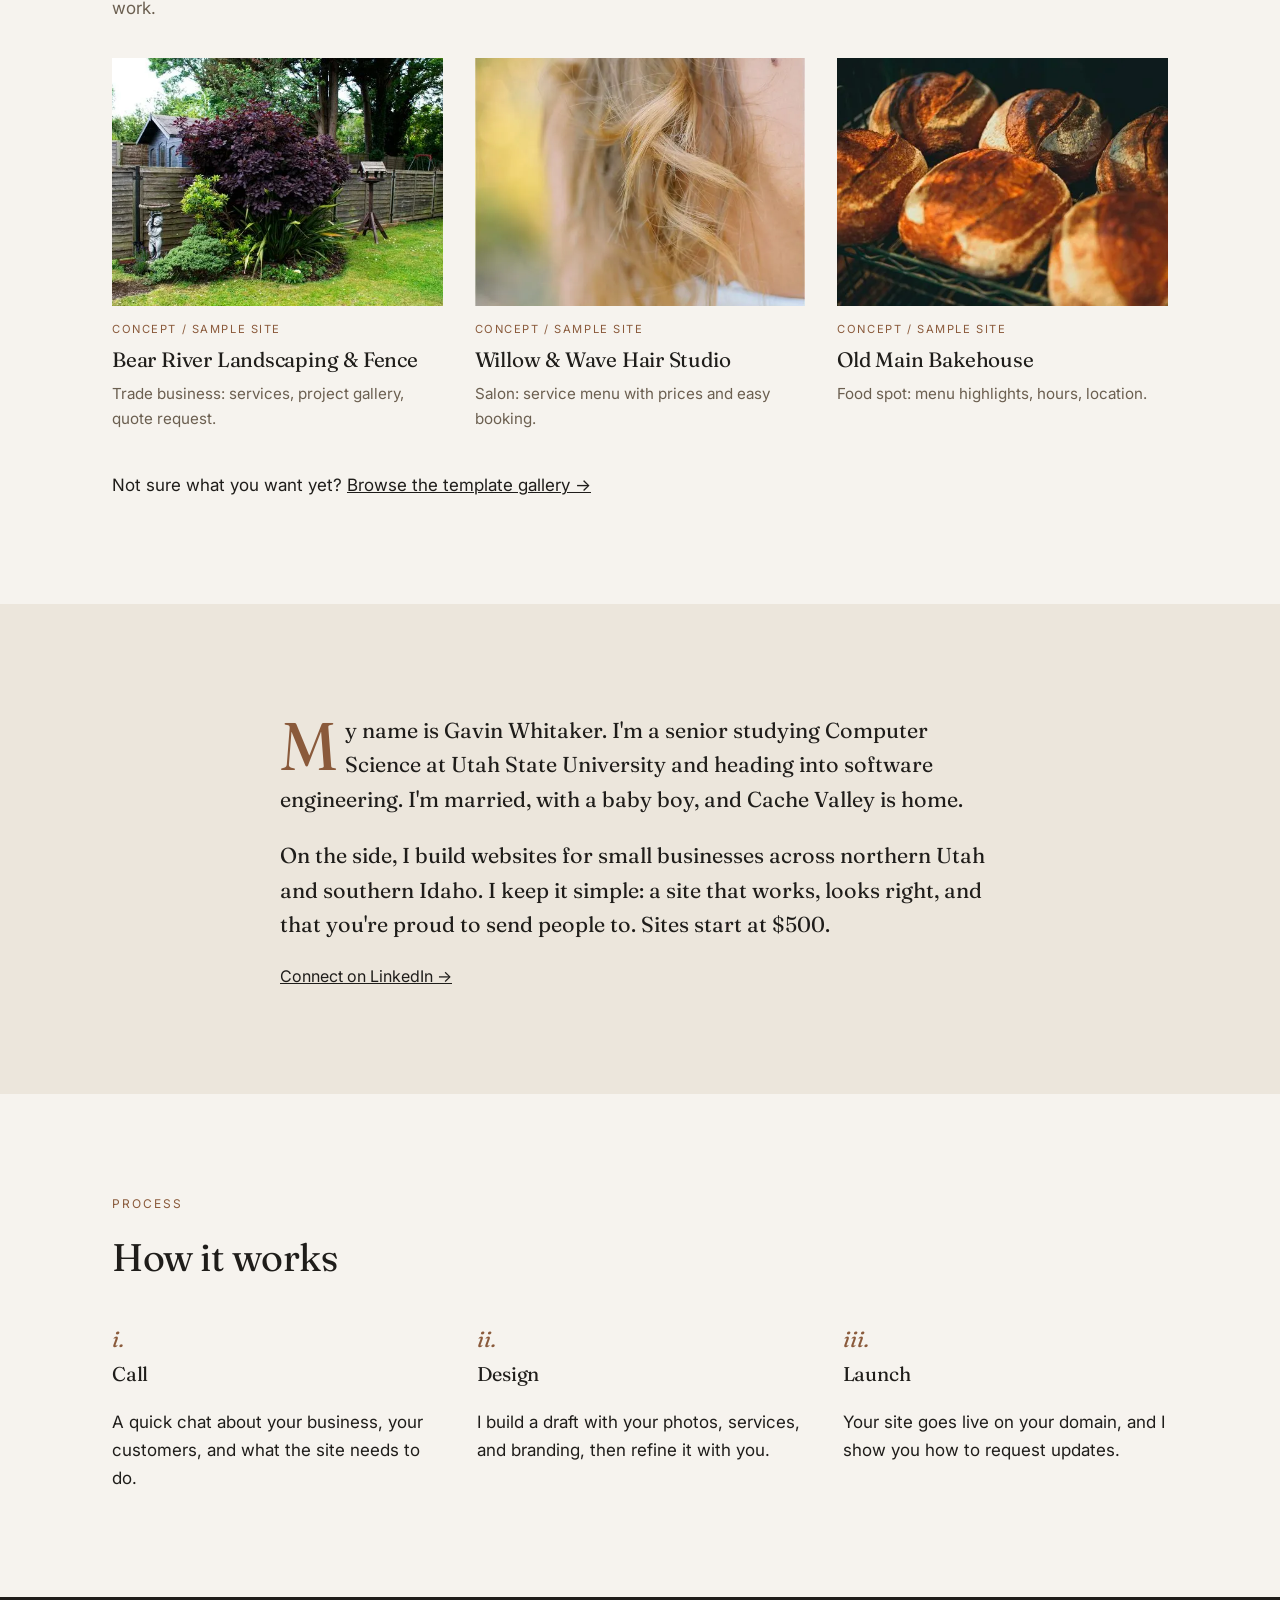
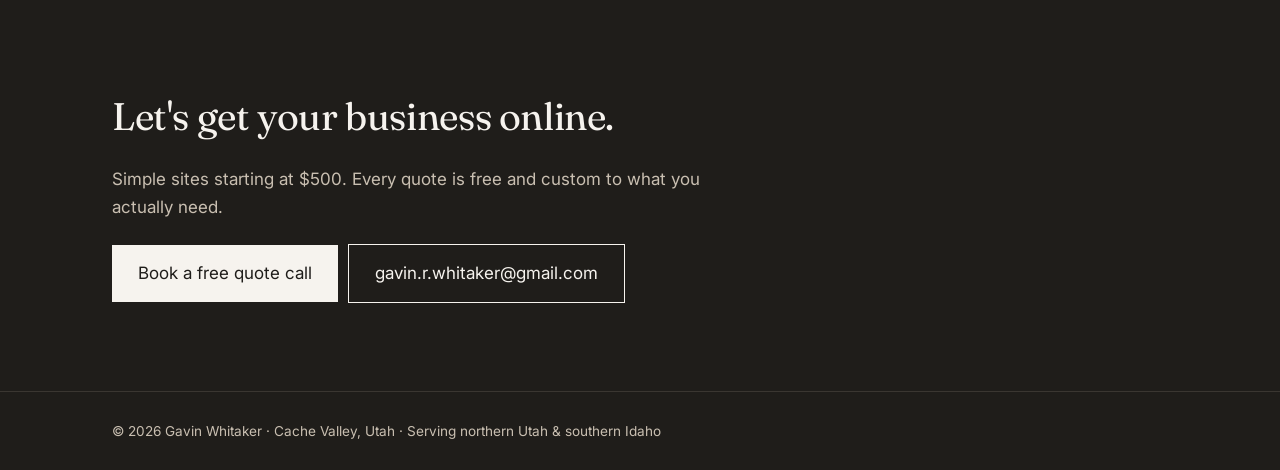
==== commit 5b5a9ead: "Replace hero facts strip with intro and pricing line" ====
--- a/index.html
+++ b/index.html
@@ -7,7 +7,6 @@
 .hero{display:grid;grid-template-columns:1.25fr 1fr;gap:64px;padding:80px 0;align-items:end}.kicker{text-transform:uppercase;letter-spacing:.16em;font-size:.75rem;color:#8a5a3b}
 h1{font-size:clamp(2.6rem,5.5vw,4.6rem);line-height:1.04;margin:18px 0 28px}h1 em{color:#8a5a3b}
 .photo{background:#e7e0d5;border:1px solid #cfc5b6;aspect-ratio:4/5;color:#6b5f50;overflow:hidden}
-.facts{display:grid;grid-template-columns:repeat(3,1fr);border-top:1px solid #1f1d1a;border-bottom:1px solid #1f1d1a}.facts div{padding:22px 20px;border-left:1px solid #cfc5b6}.facts div:first-child{border:0;padding-left:0}.facts b{display:block;font-family:Fraunces;font-size:1.6rem;font-weight:400}.facts span{font-size:.85rem;color:#6b5f50}.facts b span{font-size:inherit;color:inherit}
 .btn{display:inline-block;padding:14px 26px;background:#1f1d1a;color:#f6f3ee;text-decoration:none;margin:6px 10px 0 0}.btn.l{background:none;color:#1f1d1a;border:1px solid #1f1d1a}
 section{padding:88px 0}h2{font-size:2.4rem;margin-bottom:8px}.lede{color:#6b5f50;max-width:620px}
 .client{display:grid;grid-template-columns:1.4fr 1fr;gap:48px;align-items:center;text-decoration:none;margin-top:36px}.client img{border:1px solid #cfc5b6}
@@ -16,22 +15,16 @@
 .steps{display:grid;grid-template-columns:repeat(3,1fr);gap:40px;margin-top:32px}.steps i{font-family:Fraunces;font-style:italic;color:#8a5a3b;font-size:1.4rem}
 .dark{background:#1f1d1a;color:#f6f3ee}.dark .btn{background:#f6f3ee;color:#1f1d1a}.dark .btn.l{background:none;color:#f6f3ee;border-color:#f6f3ee}.dark .lede{color:#c9bfb1}
 footer{padding:28px 0;font-size:.85rem;color:#c9bfb1;background:#1f1d1a;border-top:1px solid #3a3631}
-@media(max-width:820px){.hero,.client,.g,.steps{grid-template-columns:1fr}.facts{grid-template-columns:1fr}.facts div{border-left:0;border-top:1px solid #cfc5b6;padding-left:0}nav div{display:none}}.hero-img{width:100%;height:100%;object-fit:cover;object-position:50% 30%}.client-name{font-size:1.8rem}.mt-xl{margin-top:88px}.mt-l{margin-top:40px}.about{background:#ece6dc}.letter-link{font-size:1rem;font-family:Inter,sans-serif}nav b a{text-decoration:none;margin:0}.photo{overflow:hidden}.photo picture{display:block;width:100%;height:100%}</style></head><body><a class="skip" href="#main">Skip to content</a><header class="w"><nav><b><a href="index.html">Gavin Whitaker</a></b><div><a href="#work">Work</a><a href="templates.html">Templates</a><a href="#about">About</a><a href="#contact">Contact</a></div></nav></header>
+@media(max-width:820px){.hero,.client,.g,.steps{grid-template-columns:1fr}nav div{display:none}}.hero-img{width:100%;height:100%;object-fit:cover;object-position:50% 30%}.client-name{font-size:1.8rem}.mt-xl{margin-top:88px}.mt-l{margin-top:40px}.about{background:#ece6dc}.letter-link{font-size:1rem;font-family:Inter,sans-serif}nav b a{text-decoration:none;margin:0}.photo{overflow:hidden}.photo picture{display:block;width:100%;height:100%}</style></head><body><a class="skip" href="#main">Skip to content</a><header class="w"><nav><b><a href="index.html">Gavin Whitaker</a></b><div><a href="#work">Work</a><a href="templates.html">Templates</a><a href="#about">About</a><a href="#contact">Contact</a></div></nav></header>
 <main id="main"><div class="w"><div class="hero"><div><p class="kicker">Web design · Cache Valley, Utah</p><h1>Websites for the small businesses <em>of northern Utah &amp; southern Idaho.</em></h1>
-<p class="lede">I'm Gavin, a senior Computer Science student at Utah State University. I build clean, fast websites for local businesses so customers can find you, trust you, and get in touch.</p>
-<a class="btn" href="https://calendly.com/gavin-r-whitaker/30min">Book a free quote call</a><a class="btn l" href="#work">See the work</a></div><figure class="photo"><picture><source type="image/webp" srcset="img/family-640.webp 640w, img/family-1200.webp 1200w" sizes="(max-width:820px) 100vw, 480px"><img class="hero-img" src="img/family-1200.jpg" srcset="img/family-640.jpg 640w, img/family-1200.jpg 1200w" sizes="(max-width:820px) 100vw, 480px" width="1200" height="1500" alt="Gavin Whitaker with his family" fetchpriority="high"></picture></figure></div>
-<div class="facts"><div><b><span data-age="gavin">22</span></b><span>years old</span></div><div><b>USU</b><span>Senior, Computer Science</span></div><div><b>$500</b><span>simple sites start here</span></div></div></div>
+<p class="lede">I'm Gavin, a senior studying Computer Science at Utah State University, building clean, fast websites for local businesses on the side so customers can find you, trust you, and get in touch.</p>
+<a class="btn" href="https://calendly.com/gavin-r-whitaker/30min">Book a free quote call</a><a class="btn l" href="#work">See the work</a></div><figure class="photo"><picture><source type="image/webp" srcset="img/family-640.webp 640w, img/family-1200.webp 1200w" sizes="(max-width:820px) 100vw, 480px"><img class="hero-img" src="img/family-1200.jpg" srcset="img/family-640.jpg 640w, img/family-1200.jpg 1200w" sizes="(max-width:820px) 100vw, 480px" width="1200" height="1500" alt="Gavin Whitaker with his family" fetchpriority="high"></picture></figure></div></div>
 <section id="work"><div class="w"><p class="kicker">Client work</p><h2>Real work</h2><a class="client" href="https://applgate.netlify.app/" target="_blank" rel="noopener"><picture><source srcset="img/applegate.webp" type="image/webp"><img src="img/applegate.png" alt="Applegate Assisted Living website" width="1280" height="800" loading="lazy"></picture><div><h3 class="client-name">Applegate Assisted Living</h3><p class="lede">Assisted living community in Buhl, Idaho: services, amenities, a virtual tour, and tour scheduling.</p><span class="tag">Visit live site →</span></div></a>
 <h2 class="mt-xl">Concept samples</h2><p class="lede">Fictional businesses, built to show what yours could look like. Not client work.</p><div class="g"><a class="s" href="samples/landscaping.html"><picture><source srcset="img/samples/land-garden-600.webp" type="image/webp"><img src="img/samples/land-garden-600.jpg" width="480" height="600" alt="Bear River Landscaping &amp; Fence concept site preview" loading="lazy"></picture><div><span class="tag">Concept / sample site</span><h3>Bear River Landscaping &amp; Fence</h3><p>Trade business: services, project gallery, quote request.</p></div></a><a class="s" href="samples/salon.html"><picture><source srcset="img/samples/salon-curls-600.webp" type="image/webp"><img src="img/samples/salon-curls-600.jpg" width="480" height="600" alt="Willow &amp; Wave Hair Studio concept site preview" loading="lazy"></picture><div><span class="tag">Concept / sample site</span><h3>Willow &amp; Wave Hair Studio</h3><p>Salon: service menu with prices and easy booking.</p></div></a><a class="s" href="samples/bakery.html"><picture><source srcset="img/samples/bake-rack-600.webp" type="image/webp"><img src="img/samples/bake-rack-600.jpg" width="480" height="600" alt="Old Main Bakehouse concept site preview" loading="lazy"></picture><div><span class="tag">Concept / sample site</span><h3>Old Main Bakehouse</h3><p>Food spot: menu highlights, hours, location.</p></div></a></div>
 <p class="mt-l">Not sure what you want yet? <a href="templates.html">Browse the template gallery →</a></p></div></section>
-<section id="about" class="about"><div class="w"><div class="letter"><p>My name is Gavin Whitaker. I'm a senior studying Computer Science at Utah State University and heading into software engineering. I'm married, with a baby boy, and Cache Valley is home.</p><p>On the side, I build websites for small businesses across northern Utah and southern Idaho. I keep it simple: a site that works, looks right, and that you're proud to send people to.</p><p class="letter-link"><a href="https://www.linkedin.com/in/gavin-richard-whitaker/" target="_blank" rel="noopener">Connect on LinkedIn →</a></p></div></div></section>
+<section id="about" class="about"><div class="w"><div class="letter"><p>My name is Gavin Whitaker. I'm a senior studying Computer Science at Utah State University and heading into software engineering. I'm married, with a baby boy, and Cache Valley is home.</p><p>On the side, I build websites for small businesses across northern Utah and southern Idaho. I keep it simple: a site that works, looks right, and that you're proud to send people to. Sites start at $500.</p><p class="letter-link"><a href="https://www.linkedin.com/in/gavin-richard-whitaker/" target="_blank" rel="noopener">Connect on LinkedIn →</a></p></div></div></section>
 <section><div class="w"><p class="kicker">Process</p><h2>How it works</h2><div class="steps"><div><i>i.</i><h3>Call</h3><p>A quick chat about your business, your customers, and what the site needs to do.</p></div><div><i>ii.</i><h3>Design</h3><p>I build a draft with your photos, services, and branding, then refine it with you.</p></div><div><i>iii.</i><h3>Launch</h3><p>Your site goes live on your domain, and I show you how to request updates.</p></div></div></div></section>
 <section id="contact" class="dark"><div class="w"><h2>Let's get your business online.</h2><p class="lede">Simple sites starting at $500. Every quote is free and custom to what you actually need.</p><a class="btn" href="https://calendly.com/gavin-r-whitaker/30min" target="_blank" rel="noopener">Book a free quote call</a><a class="btn l" href="mailto:gavin.r.whitaker@gmail.com?subject=Free%20website%20quote">gavin.r.whitaker@gmail.com</a></div></section></main>
 <footer><div class="w">© <span data-year>2026</span> Gavin Whitaker · Cache Valley, Utah · Serving northern Utah &amp; southern Idaho</div></footer><script>
-// ===== Dates of birth (edit here) =====
-const GAVIN_DOB = new Date(2004, 5, 3);   // June 3, 2004
-function years(d,n=new Date()){let y=n.getFullYear()-d.getFullYear();if(n.getMonth()<d.getMonth()||(n.getMonth()===d.getMonth()&&n.getDate()<d.getDate()))y--;return y;}
-const ga=years(GAVIN_DOB);
-document.querySelectorAll('[data-age="gavin"]').forEach(e=>e.textContent=ga);
 document.querySelectorAll('[data-year]').forEach(e=>e.textContent=new Date().getFullYear());
 </script></body></html>
